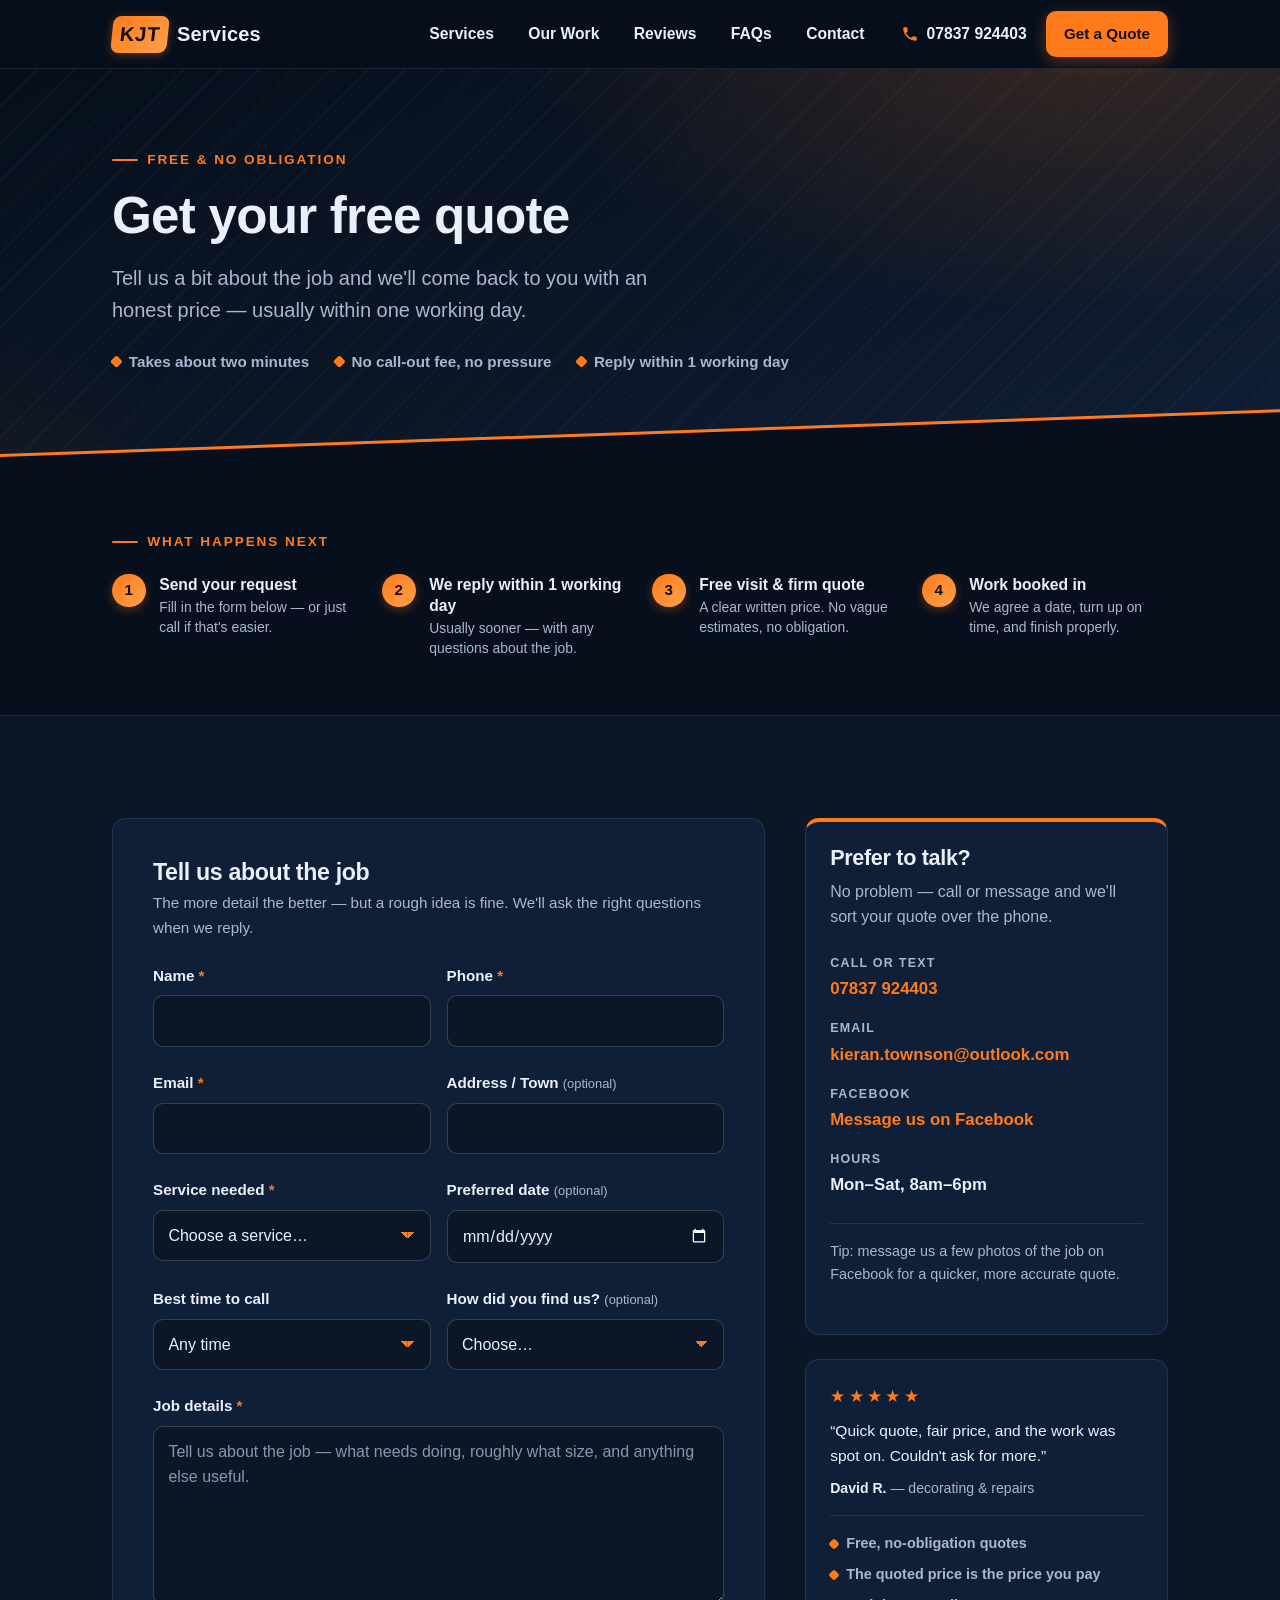
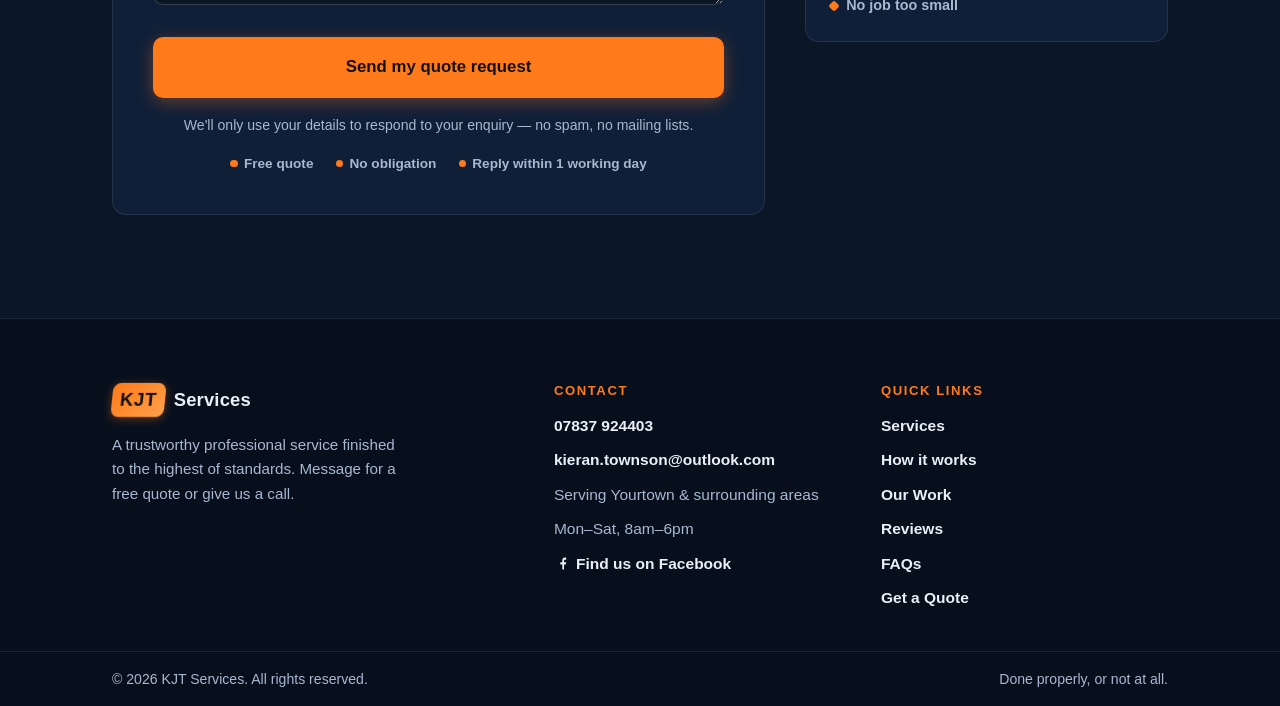
==== quote.html @ d03eb809 "Publish KJT Services website preview Co-Authored-By: Claude Fable 5 <noreply@anthropic.com>" ====
<!DOCTYPE html>
<html lang="en-GB">
<head>
  <meta charset="UTF-8">
<!--
  ============================================================
  KJT SERVICES — QUOTE PAGE (v2)
  The quote form already sends to kieran.townson@outlook.com —
  see the comment above the <form> tag for the one-time
  activation step. Search this file for "EDIT:" to find the
  remaining placeholders (working hours, service list, town,
  response-time promise, og:url).
  ============================================================
-->
  <meta name="viewport" content="width=device-width, initial-scale=1.0">
  <!-- tints the browser chrome to match the dark header -->
  <meta name="theme-color" content="#070f1c">
  <title>Get a Free Quote — KJT Services</title>
  <meta name="description" content="Request a free, no-obligation quote from KJT Services. Tell us about your home improvement or maintenance job and we'll get back to you within one working day.">

  <!-- Open Graph (how this page looks when shared on Facebook etc.) -->
  <meta property="og:type" content="website">
  <meta property="og:site_name" content="KJT Services">
  <meta property="og:title" content="Get a Free Quote — KJT Services">
  <meta property="og:description" content="Tell us about the job and get a free, no-obligation quote back within one working day. Call 07837 924403 or use the two-minute form.">
  <meta property="og:locale" content="en_GB">
  <!-- EDIT: once the site is live, uncomment these two lines and set
       the real web address + share photo (same image as index is fine).
  <meta property="og:url" content="https://www.your-domain.co.uk/quote.html">
  <meta property="og:image" content="https://www.your-domain.co.uk/photos/og-image.jpg">
  -->

  <link rel="icon" href="data:image/svg+xml,%3Csvg xmlns='http://www.w3.org/2000/svg' viewBox='0 0 64 64'%3E%3Crect width='64' height='64' rx='14' fill='%230b1626'/%3E%3Ctext x='32' y='46' font-family='Arial,sans-serif' font-size='40' font-weight='800' text-anchor='middle' fill='%23ff7a1a'%3EK%3C/text%3E%3C/svg%3E">
  <!-- iOS "Add to Home Screen" icon (iOS can't use the SVG favicon) -->
  <link rel="apple-touch-icon" href="apple-touch-icon.png">
  <link rel="stylesheet" href="styles.css">
  <!-- set before first paint so the mobile menu never flashes open -->
  <script>document.documentElement.classList.add("js")</script>

  <!-- EDIT: structured data for Google. Only CONFIRMED facts are
       published live (see the matching note in index.html for the
       address/areaServed/hours lines to add back once they're real). -->
  <script type="application/ld+json">
  {
    "@context": "https://schema.org",
    "@type": "HomeAndConstructionBusiness",
    "name": "KJT Services",
    "description": "Home improvements and property maintenance — a trustworthy professional service finished to the highest of standards. Free, no-obligation quotes.",
    "slogan": "A trustworthy professional service finished to the highest of standards",
    "founder": { "@type": "Person", "name": "Kieran Townson" },
    "telephone": "+447837924403",
    "email": "kieran.townson@outlook.com",
    "sameAs": ["https://www.facebook.com/p/KJT-Services-61572995855785/"],
    "priceRange": "££"
  }
  </script>
</head>
<body>

  <a class="skip-link" href="#main">Skip to content</a>

  <!-- ======================= HEADER / NAV ======================= -->
  <header class="site-header" id="top">
    <div class="container nav-wrap">
      <a class="brand" href="index.html" aria-label="KJT Services — home">
        <span class="brand-mark" aria-hidden="true">KJT</span>
        <span class="brand-name">Services</span>
      </a>

      <div class="nav-actions">
        <a class="header-phone" href="tel:+447837924403">
          <svg class="icon" viewBox="0 0 24 24" aria-hidden="true" focusable="false"><path d="M6.6 10.8a15.5 15.5 0 0 0 6.6 6.6l2.2-2.2a1 1 0 0 1 1-.24 11.4 11.4 0 0 0 3.6.57 1 1 0 0 1 1 1V20a1 1 0 0 1-1 1A17 17 0 0 1 3 4a1 1 0 0 1 1-1h3.5a1 1 0 0 1 1 1 11.4 11.4 0 0 0 .57 3.6 1 1 0 0 1-.25 1z" fill="currentColor"/></svg>
          07837 924403
        </a>
        <a class="btn btn-primary header-cta" href="quote.html" aria-current="page">Get a Quote</a>
        <button class="nav-toggle" type="button" aria-expanded="false" aria-controls="site-nav">
          <span class="nav-toggle-bars" aria-hidden="true"></span>
          <span class="visually-hidden">Open menu</span>
        </button>
      </div>

      <nav class="site-nav" id="site-nav" aria-label="Main navigation">
        <ul>
          <li><a href="index.html#services">Services</a></li>
          <li><a href="index.html#gallery">Our Work</a></li>
          <li><a href="index.html#testimonials">Reviews</a></li>
          <li><a href="index.html#faq">FAQs</a></li>
          <li><a href="index.html#contact">Contact</a></li>
          <li class="nav-cta"><a class="btn btn-primary" href="quote.html" aria-current="page">Get a Quote</a></li>
        </ul>
      </nav>
    </div>
  </header>

  <main id="main">

    <!-- ======================= PAGE INTRO ======================= -->
    <section class="page-hero" aria-labelledby="quote-heading">
      <div class="container">
        <p class="eyebrow">Free &amp; no obligation</p>
        <h1 id="quote-heading">Get your free quote</h1>
        <p class="hero-sub">Tell us a bit about the job and we'll come back to you with an honest price — usually within one working day.</p>
        <ul class="hero-badges" aria-label="What to expect">
          <li>Takes about two minutes</li>
          <li>No call-out fee, no pressure</li>
          <!-- EDIT: guessed response-time promise — adjust if needed -->
          <li>Reply within 1 working day</li>
        </ul>
      </div>
      <div class="hero-slant" aria-hidden="true"></div>
    </section>

    <!-- ======================= WHAT HAPPENS NEXT ======================= -->
    <section class="next-steps" aria-labelledby="next-steps-heading">
      <div class="container">
        <h2 class="next-steps-title" id="next-steps-heading">What happens next</h2>
        <!-- role="list" restores list semantics that Safari/VoiceOver
             drop when list-style is removed -->
        <ol class="next-steps-grid" role="list">
          <li class="next-step">
            <span class="visually-hidden">Step 1:</span>
            <span class="next-num" aria-hidden="true">1</span>
            <span>
              <strong>Send your request</strong>
              <small>Fill in the form below — or just call if that's easier.</small>
            </span>
          </li>
          <li class="next-step">
            <span class="visually-hidden">Step 2:</span>
            <span class="next-num" aria-hidden="true">2</span>
            <span>
              <strong>We reply within 1 working day</strong>
              <!-- EDIT: guessed response-time promise — adjust if needed -->
              <small>Usually sooner — with any questions about the job.</small>
            </span>
          </li>
          <li class="next-step">
            <span class="visually-hidden">Step 3:</span>
            <span class="next-num" aria-hidden="true">3</span>
            <span>
              <strong>Free visit &amp; firm quote</strong>
              <small>A clear written price. No vague estimates, no obligation.</small>
            </span>
          </li>
          <li class="next-step">
            <span class="visually-hidden">Step 4:</span>
            <span class="next-num" aria-hidden="true">4</span>
            <span>
              <strong>Work booked in</strong>
              <small>We agree a date, turn up on time, and finish properly.</small>
            </span>
          </li>
        </ol>
      </div>
    </section>

    <!-- ======================= QUOTE FORM ======================= -->
    <section class="section" aria-label="Quote request form">
      <div class="container quote-layout">

        <div class="quote-form-wrap reveal">
          <h2 class="form-title">Tell us about the job</h2>
          <p class="form-intro">The more detail the better — but a rough idea is fine. We'll ask the right questions when we reply.</p>
          <!--
            ============================================================
            QUOTE FORM — ONE-TIME ACTIVATION STILL NEEDED
            ============================================================
            1. The form below already sends every submission to
                 kieran.townson@outlook.com
               via FormSubmit (formsubmit.co) — a free service, no
               account needed.

            2. The FIRST time someone submits the form, FormSubmit
               emails that address a one-time ACTIVATION link. Click
               it once and every submission after that lands straight
               in the inbox.

               Tip: FormSubmit's activation email also gives you a
               random alias address (like abc123@formsubmit.co). If
               you put that in the action URL instead, the real
               email never appears in the page code.

            3. The hidden fields below are already set up:
                 _subject  — the subject line of the email you get
                 _captcha  — "false" turns off FormSubmit's captcha page
                 _template — "table" formats the email neatly
                 _honey    — an invisible honeypot field that traps
                             spam bots (leave it exactly as is)
            ============================================================
          -->
          <form action="https://formsubmit.co/kieran.townson@outlook.com" method="POST" class="quote-form" id="quote-form">
            <input type="hidden" name="_subject" value="New quote request from the KJT Services website">
            <input type="hidden" name="_captcha" value="false">
            <input type="hidden" name="_template" value="table">
            <input type="text" name="_honey" style="display:none" tabindex="-1" autocomplete="off" aria-hidden="true">

            <div class="form-grid">
              <div class="field">
                <label for="name">Name <span class="req" aria-hidden="true">*</span></label>
                <input type="text" id="name" name="name" autocomplete="name" required>
              </div>

              <div class="field">
                <label for="phone">Phone <span class="req" aria-hidden="true">*</span></label>
                <input type="tel" id="phone" name="phone" autocomplete="tel" required>
              </div>

              <div class="field">
                <label for="email">Email <span class="req" aria-hidden="true">*</span></label>
                <input type="email" id="email" name="email" autocomplete="email" required>
              </div>

              <div class="field">
                <label for="address">Address / Town <span class="optional">(optional)</span></label>
                <input type="text" id="address" name="address" autocomplete="street-address">
              </div>

              <div class="field">
                <label for="service">Service needed <span class="req" aria-hidden="true">*</span></label>
                <!-- EDIT: keep these options in step with the Services section on index.html -->
                <select id="service" name="service" required>
                  <option value="" selected disabled>Choose a service…</option>
                  <option>General home improvements</option>
                  <option>Kitchen fitting / refresh</option>
                  <option>Bathroom fitting / refresh</option>
                  <option>Painting &amp; decorating</option>
                  <option>Carpentry &amp; joinery</option>
                  <option>Plastering &amp; tiling</option>
                  <option>Repairs &amp; maintenance</option>
                  <option>Something else</option>
                </select>
              </div>

              <div class="field">
                <label for="date">Preferred date <span class="optional">(optional)</span></label>
                <input type="date" id="date" name="preferred_date">
              </div>

              <div class="field">
                <label for="best-time">Best time to call</label>
                <select id="best-time" name="best_time_to_call">
                  <option selected>Any time</option>
                  <option>Morning</option>
                  <option>Afternoon</option>
                  <option>Evening (after 5pm)</option>
                </select>
              </div>

              <div class="field">
                <label for="found-us">How did you find us? <span class="optional">(optional)</span></label>
                <select id="found-us" name="how_did_you_find_us">
                  <option value="" selected>Choose…</option>
                  <option>Facebook</option>
                  <option>Recommendation / word of mouth</option>
                  <option>Search engine</option>
                  <option>Somewhere else</option>
                </select>
              </div>

              <div class="field field-full">
                <label for="details">Job details <span class="req" aria-hidden="true">*</span></label>
                <textarea id="details" name="details" rows="6" required
                  placeholder="Tell us about the job — what needs doing, roughly what size, and anything else useful."></textarea>
              </div>
            </div>

            <button type="submit" class="btn btn-primary btn-lg btn-block">Send my quote request</button>
            <p class="form-note">We'll only use your details to respond to your enquiry — no spam, no mailing lists.</p>
            <ul class="form-reassure" aria-label="Reassurance">
              <li>Free quote</li>
              <li>No obligation</li>
              <!-- EDIT: guessed response-time promise — adjust if needed -->
              <li>Reply within 1 working day</li>
            </ul>
          </form>
        </div>

        <!-- ======================= SIDEBAR ======================= -->
        <aside class="quote-aside" aria-label="Other ways to get in touch">

          <div class="talk-card reveal" aria-labelledby="talk-heading">
            <h2 id="talk-heading">Prefer to talk?</h2>
            <p>No problem — call or message and we'll sort your quote over the phone.</p>
            <ul class="talk-list">
              <li>
                <span class="talk-label">Call or text</span>
                <a class="talk-value" href="tel:+447837924403">07837 924403</a>
              </li>
              <li>
                <span class="talk-label">Email</span>
                <a class="talk-value" href="mailto:kieran.townson@outlook.com">kieran.townson@outlook.com</a>
              </li>
              <li>
                <span class="talk-label">Facebook</span>
                <a class="talk-value" href="https://www.facebook.com/p/KJT-Services-61572995855785/" rel="noopener" target="_blank">Message us on Facebook</a>
              </li>
              <li>
                <span class="talk-label">Hours</span>
                <!-- EDIT: replace with your real working hours -->
                <span class="talk-value">Mon–Sat, 8am–6pm</span>
              </li>
            </ul>
            <p class="talk-tip">Tip: message us a few photos of the job on Facebook for a quicker, more accurate quote.</p>
          </div>

          <!-- EDIT: sample review — swap in a real one (match it to a
               genuine Facebook recommendation) or remove this card -->
          <div class="trust-mini reveal" aria-label="Recent customer review">
            <div class="stars" role="img" aria-label="Rated 5 out of 5 stars"><span aria-hidden="true">★★★★★</span></div>
            <blockquote>
              <p>“Quick quote, fair price, and the work was spot on. Couldn't ask for more.”</p>
              <footer><cite>David R.</cite> — decorating &amp; repairs</footer>
            </blockquote>
            <ul class="trust-mini-list">
              <li>Free, no-obligation quotes</li>
              <li>The quoted price is the price you pay</li>
              <li>No job too small</li>
            </ul>
          </div>

        </aside>

      </div>
    </section>

  </main>

  <!-- ======================= FOOTER ======================= -->
  <footer class="site-footer" id="contact">
    <div class="container footer-grid">
      <div class="footer-col">
        <p class="brand footer-brand"><span class="brand-mark" aria-hidden="true">KJT</span> <span class="brand-name">Services</span></p>
        <p class="footer-blurb">A trustworthy professional service finished to the highest of standards. Message for a free quote or give us a call.</p>
      </div>

      <div class="footer-col">
        <h2 class="footer-heading">Contact</h2>
        <ul class="footer-list">
          <li>
            <a href="tel:+447837924403">07837 924403</a>
          </li>
          <li>
            <a href="mailto:kieran.townson@outlook.com">kieran.townson@outlook.com</a>
          </li>
          <li>
            <!-- EDIT: replace with your real town / service area -->
            Serving Yourtown &amp; surrounding areas
          </li>
          <li>
            <!-- EDIT: replace with your real working hours -->
            Mon–Sat, 8am–6pm
          </li>
          <li>
            <a href="https://www.facebook.com/p/KJT-Services-61572995855785/" rel="noopener" target="_blank">
              <svg class="icon" viewBox="0 0 24 24" aria-hidden="true" focusable="false"><path d="M13.5 21v-7h2.4l.4-3h-2.8V9.1c0-.9.3-1.5 1.6-1.5h1.3V4.9c-.2 0-1-.1-1.9-.1-1.9 0-3.3 1.2-3.3 3.4V11H8.5v3h2.7v7z" fill="currentColor"/></svg>
              Find us on Facebook
            </a>
          </li>
        </ul>
      </div>

      <div class="footer-col">
        <h2 class="footer-heading">Quick links</h2>
        <ul class="footer-list">
          <li><a href="index.html#services">Services</a></li>
          <li><a href="index.html#how">How it works</a></li>
          <li><a href="index.html#gallery">Our Work</a></li>
          <li><a href="index.html#testimonials">Reviews</a></li>
          <li><a href="index.html#faq">FAQs</a></li>
          <li><a href="quote.html">Get a Quote</a></li>
        </ul>
      </div>
    </div>

    <div class="footer-bottom">
      <div class="container">
        <p>&copy; 2026 KJT Services. All rights reserved.</p>
        <p>Done properly, or not at all.</p>
      </div>
    </div>
  </footer>

  <!-- back to top: a plain anchor, so it still works without JS;
       script.js only handles fading it in after you scroll -->
  <a class="back-to-top" href="#top" aria-label="Back to top">
    <svg viewBox="0 0 24 24" aria-hidden="true" focusable="false"><path d="M12 19V5M5.5 11.5 12 5l6.5 6.5" fill="none" stroke="currentColor" stroke-width="2.5" stroke-linecap="round" stroke-linejoin="round"/></svg>
  </a>

  <script src="script.js" defer></script>
</body>
</html>
---- styles.css ----
/* ============================================================
   KJT SERVICES — shared stylesheet (index.html + quote.html)
   v2 — deep navy base / safety-orange accent / conversion-first.
   System font stack, no external assets — works fully offline.
   ============================================================ */

/* ---------- Design tokens ---------- */
:root {
  color-scheme: dark; /* dark UA scrollbars, select popups, autofill */
  --navy-950: #070f1c;
  --navy-900: #0b1626;
  --navy-800: #101f38;
  --navy-700: #16294a;
  --line:      rgba(255, 255, 255, 0.09);
  --line-soft: rgba(255, 255, 255, 0.16);

  --orange:       #ff7a1a;
  --orange-light: #ffa14b;
  --orange-hover: #ff9142;
  --orange-soft:  rgba(255, 122, 26, 0.14);
  --orange-line:  rgba(255, 122, 26, 0.45);
  --grad-accent:  linear-gradient(135deg, #ff7a1a, #ffa14b);

  --text:      #eaf0f9;
  --text-mute: #a8b8cf;
  --text-on-orange: #14100a;

  --font: -apple-system, BlinkMacSystemFont, "Segoe UI", Roboto,
          Helvetica, Arial, sans-serif;

  /* spacing scale */
  --s-1: 0.25rem;
  --s-2: 0.5rem;
  --s-3: 1rem;
  --s-4: 1.5rem;
  --s-5: 2.5rem;
  --s-6: 4rem;
  --s-7: 6rem;

  --radius: 14px;
  --radius-sm: 10px;
  --shadow: 0 10px 30px rgba(0, 0, 0, 0.35);
  --shadow-sm: 0 4px 14px rgba(0, 0, 0, 0.28);
  --header-h: 4.25rem;
}

/* ---------- Reset / base ---------- */
*,
*::before,
*::after { box-sizing: border-box; margin: 0; padding: 0; }

html {
  scroll-behavior: smooth;
  scroll-padding-top: calc(var(--header-h) + 1rem);
  /* matches the header/footer colour so iOS rubber-band overscroll
     doesn't reveal a lighter band at either end of the page */
  background: var(--navy-950);
  scrollbar-color: var(--navy-700) var(--navy-950);
}

@media (prefers-reduced-motion: reduce) {
  html { scroll-behavior: auto; }
  *, *::before, *::after {
    animation-duration: 0.01ms !important;
    transition-duration: 0.01ms !important;
  }
  /* neutralise every hover/active transform so nothing jumps */
  .btn:hover, .btn:active, .card:hover, .tile-btn:hover, .tile-btn:active,
  .testimonial:hover, .benefit:hover, .step:hover, .chip:hover,
  .lightbox-close:hover, .back-to-top:hover,
  .link-more:hover .arrow,
  .card:hover .card-cta .arrow { transform: none !important; }
}

html, body { overflow-x: clip; }

body {
  font-family: var(--font);
  font-size: 1rem;
  line-height: 1.6;
  color: var(--text);
  background: var(--navy-900);
  -webkit-font-smoothing: antialiased;
}

img, svg { max-width: 100%; height: auto; display: block; }

a { color: var(--orange); text-decoration: none; }
@media (hover: hover) {
  a:hover { text-decoration: underline; }
}

/* suppress iOS's grey tap-flash rectangle on custom controls — the
   :active and :focus-visible styles provide the pressed feedback */
a, button, summary, input, textarea, select {
  -webkit-tap-highlight-color: transparent;
}

ul, ol { list-style: none; }

h1, h2, h3 { line-height: 1.15; letter-spacing: -0.015em; font-weight: 800; }

.icon { width: 1.15em; height: 1.15em; display: inline-block; vertical-align: -0.2em; }

:focus-visible {
  outline: 3px solid var(--orange);
  outline-offset: 3px;
  border-radius: 4px;
}

.visually-hidden {
  position: absolute; width: 1px; height: 1px;
  margin: -1px; padding: 0; overflow: hidden;
  clip: rect(0 0 0 0); white-space: nowrap; border: 0;
}

.skip-link {
  position: absolute; left: 0.75rem; top: -3.5rem; z-index: 200;
  padding: 0.6rem 1rem; background: var(--orange);
  color: var(--text-on-orange); font-weight: 700;
  border-radius: 0 0 var(--radius-sm) var(--radius-sm);
  transition: top 0.2s ease;
}
.skip-link:focus { top: 0; text-decoration: none; }

.container {
  width: 100%;
  max-width: 1120px;
  margin-inline: auto;
  padding-inline: clamp(1.1rem, 4vw, 2rem);
}

/* ---------- Buttons ---------- */
.btn {
  display: inline-flex; align-items: center; justify-content: center;
  gap: 0.5rem;
  padding: 0.7rem 1.35rem;
  border: 2px solid transparent;
  border-radius: var(--radius-sm);
  font: inherit; font-weight: 700;
  cursor: pointer; text-decoration: none;
  transition: transform 0.18s ease, background 0.18s ease,
              border-color 0.18s ease, box-shadow 0.18s ease,
              color 0.18s ease;
}
@media (hover: hover) {
  .btn:hover { text-decoration: none; transform: translateY(-2px); }
}
.btn:active { transform: translateY(0); }

.btn-primary {
  background: var(--orange);
  color: var(--text-on-orange);
  box-shadow: 0 4px 16px rgba(255, 122, 26, 0.35);
}
@media (hover: hover) {
  .btn-primary:hover { background: var(--orange-hover); box-shadow: 0 6px 22px rgba(255, 122, 26, 0.45); }
}

.btn-ghost {
  background: transparent;
  color: var(--text);
  border-color: rgba(255, 255, 255, 0.3);
}
@media (hover: hover) {
  .btn-ghost:hover { border-color: var(--orange); color: var(--orange); }
}

.btn-dark {
  background: var(--navy-900);
  color: #fff;
  box-shadow: 0 4px 16px rgba(0, 0, 0, 0.3);
}
@media (hover: hover) {
  .btn-dark:hover { background: var(--navy-950); }
}

/* dark-outline button for use ON the orange CTA band */
.btn-ghost-dark {
  background: transparent;
  color: var(--text-on-orange);
  border-color: rgba(10, 8, 4, 0.45);
}
@media (hover: hover) {
  .btn-ghost-dark:hover { border-color: var(--navy-950); background: rgba(10, 8, 4, 0.08); }
}

.btn-lg { padding: 0.95rem 1.9rem; font-size: 1.05rem; }
.btn-block { width: 100%; }

/* ---------- Header / nav ---------- */
.site-header {
  position: sticky; top: 0; z-index: 100;
  background: rgba(7, 15, 28, 0.92);
  -webkit-backdrop-filter: blur(8px); /* Safari < 18 */
  backdrop-filter: blur(8px);
  border-bottom: 1px solid var(--line);
  transition: box-shadow 0.25s ease;
}
.site-header.scrolled { box-shadow: 0 6px 24px rgba(0, 0, 0, 0.45); }

.nav-wrap {
  display: flex; align-items: center; justify-content: space-between;
  gap: var(--s-3);
  min-height: var(--header-h);
  position: relative;
}

.brand {
  display: inline-flex; align-items: center; gap: 0.55rem;
  font-size: 1.25rem; font-weight: 800; color: var(--text);
}
.brand:hover { text-decoration: none; }

.brand-mark {
  display: inline-grid; place-items: center;
  padding: 0.15rem 0.5rem;
  background: var(--grad-accent);
  color: var(--text-on-orange);
  border-radius: 8px;
  letter-spacing: 0.04em;
  transform: skewX(-6deg);
  box-shadow: 0 2px 10px rgba(255, 122, 26, 0.35);
}
.brand-name { letter-spacing: 0.01em; }

.nav-toggle {
  display: none;
  align-items: center; justify-content: center;
  min-width: 44px; min-height: 44px;
  background: none;
  border: 1px solid var(--line);
  cursor: pointer;
  padding: 0.7rem;
  border-radius: var(--radius-sm);
}
.nav-toggle-bars,
.nav-toggle-bars::before,
.nav-toggle-bars::after {
  content: ""; display: block;
  width: 26px; height: 3px;
  background: var(--text);
  border-radius: 2px;
  transition: transform 0.25s ease, opacity 0.25s ease;
}
.nav-toggle-bars { position: relative; }
.nav-toggle-bars::before { position: absolute; top: -8px; }
.nav-toggle-bars::after  { position: absolute; top: 8px; }

.nav-open .nav-toggle-bars { background: transparent; }
.nav-open .nav-toggle-bars::before { transform: translateY(8px) rotate(45deg); }
.nav-open .nav-toggle-bars::after  { transform: translateY(-8px) rotate(-45deg); }

/* Windows High Contrast strips author backgrounds, which would blank
   the hamburger bars and the selects' CSS-drawn dropdown arrow */
@media (forced-colors: active) {
  .nav-toggle-bars,
  .nav-toggle-bars::before,
  .nav-toggle-bars::after { background: ButtonText; }
  .nav-open .nav-toggle-bars { background: transparent; }
  .field select { appearance: auto; background-image: none; padding-right: 0.9rem; }
}

.site-nav ul {
  display: flex; align-items: center;
  gap: clamp(0.1rem, 1.5vw, 0.75rem);
}
.site-nav a:not(.btn) {
  display: block;
  padding: 0.5rem 0.7rem;
  color: var(--text);
  font-weight: 600;
  font-size: 0.98rem;
  border-radius: var(--radius-sm);
  transition: color 0.18s ease;
}
.site-nav a:not(.btn):hover { color: var(--orange); text-decoration: none; }

.nav-actions { display: flex; align-items: center; gap: 0.6rem; }

/* Compact "Get a Quote" that is ALWAYS visible in the header — beside
   the hamburger on mobile, at the end of the nav row on desktop — so
   the main call-to-action is never hidden inside a menu. */
.header-cta { padding: 0.55rem 1rem; font-size: 0.95rem; white-space: nowrap; }

/* desktop-only phone link in the header (extra conversion path) */
.header-phone {
  display: none;
  align-items: center; gap: 0.45rem;
  color: var(--text); font-weight: 700; font-size: 0.98rem;
  padding: 0.45rem 0.6rem; border-radius: var(--radius-sm);
  white-space: nowrap;
}
.header-phone:hover { color: var(--orange); text-decoration: none; }
.header-phone .icon { color: var(--orange); }

/* very narrow phones (320-400px): the full brand + CTA + hamburger row
   is wider than the viewport, and overflow-x:clip would push the menu
   button off-screen unopenable — shrink the row so it always fits */
@media (max-width: 399.98px) {
  .brand-name { display: none; } /* the KJT mark + aria-label carry the brand */
  .nav-wrap { gap: 0.5rem; }
  .nav-actions { gap: 0.4rem; }
  .header-cta { padding: 0.55rem 0.8rem; }
}

/* Desktop nav layout: brand | links | phone + CTA */
@media (min-width: 880px) {
  .site-nav { order: 2; margin-left: auto; }
  .nav-actions { order: 3; }
  .nav-cta { display: none; }           /* the header CTA covers it */
}
@media (min-width: 1060px) {
  .header-phone { display: inline-flex; }
}

/* Mobile nav (hamburger) — collapses under 880px so the five nav
   links plus the always-visible CTA never crowd the header row.
   The "js" class is added by script.js; without JS the menu simply
   stays visible (stacked) so nothing is ever unreachable. */
@media (max-width: 879.98px) {
  .js .nav-toggle { display: inline-flex; }

  .js .site-nav {
    position: absolute;
    top: 100%; left: 0; right: 0;
    background: var(--navy-950);
    border-bottom: 1px solid var(--line);
    box-shadow: var(--shadow);
    display: none;
    /* short landscape viewports: the open menu sits inside the sticky
       header and can't scroll with the page — scroll it internally
       rather than clipping its last items off-screen */
    max-height: calc(100vh - var(--header-h));
    max-height: calc(100dvh - var(--header-h));
    overflow-y: auto;
  }
  .js .nav-open .site-nav { display: block; }

  .site-nav ul {
    flex-direction: column; align-items: stretch;
    gap: 0.25rem;
    padding: var(--s-3) clamp(1.1rem, 4vw, 2rem) var(--s-4);
  }
  .site-nav a:not(.btn) { padding: 0.85rem 0.75rem; font-size: 1.05rem; }
  .nav-cta { margin: 0.5rem 0 0; }
  .nav-cta .btn { width: 100%; }

  /* no-JS fallback: stacked menu below the brand row */
  html:not(.js) .nav-wrap { flex-wrap: wrap; }
  html:not(.js) .site-nav { width: 100%; }
}

/* ---------- Hero ---------- */
.hero,
.page-hero {
  position: relative;
  background:
    radial-gradient(60rem 30rem at 85% -10%, rgba(255, 122, 26, 0.18), transparent 60%),
    radial-gradient(40rem 24rem at -10% 110%, rgba(255, 122, 26, 0.07), transparent 55%),
    linear-gradient(160deg, var(--navy-950) 0%, var(--navy-900) 55%, var(--navy-800) 100%);
  overflow: hidden;
}
.hero::before,
.page-hero::before {
  content: "";
  position: absolute; inset: 0;
  background: repeating-linear-gradient(
    135deg,
    rgba(255, 255, 255, 0.028) 0 2px,
    transparent 2px 26px
  );
  pointer-events: none;
}

.hero-inner {
  position: relative;
  display: grid;
  gap: var(--s-5);
  padding-block: clamp(3.5rem, 9vw, 6.5rem) clamp(5rem, 11vw, 8.5rem);
  align-items: center;
}
@media (min-width: 960px) {
  .hero-inner { grid-template-columns: minmax(0, 1.15fr) minmax(0, 0.85fr); gap: var(--s-6); }
}

.eyebrow {
  display: flex; align-items: center; gap: 0.6rem;
  color: var(--orange);
  font-weight: 700;
  font-size: 0.85rem;
  letter-spacing: 0.14em;
  text-transform: uppercase;
  margin-bottom: var(--s-3);
}
.eyebrow::before {
  content: "";
  width: 1.6rem; height: 2px;
  background: var(--orange);
  border-radius: 2px;
  flex: none;
}

.hero h1 {
  font-size: clamp(2.1rem, 5.6vw, 3.9rem);
  max-width: 18ch;
  margin-bottom: var(--s-4);
}
.hero h1 em {
  font-style: normal;
  color: var(--orange);
}

.hero-sub {
  font-size: clamp(1.05rem, 2vw, 1.25rem);
  color: var(--text-mute);
  max-width: 52ch;
  margin-bottom: var(--s-5);
}

.hero-actions {
  display: flex; flex-wrap: wrap; gap: var(--s-3);
  margin-bottom: var(--s-5);
}

.hero-badges {
  display: flex; flex-wrap: wrap;
  gap: 0.6rem 1.6rem;
  color: var(--text-mute);
  font-weight: 600;
  font-size: 0.95rem;
}
.hero-badges li { display: flex; align-items: center; gap: 0.5rem; }
.hero-badges li::before {
  content: "";
  width: 0.55rem; height: 0.55rem;
  background: var(--orange);
  border-radius: 2px;
  transform: rotate(45deg);
  flex: none;
}

/* hero trust card — the "reason to believe" panel beside the headline */
.hero-card {
  position: relative;
  background: rgba(16, 31, 56, 0.78);
  border: 1px solid var(--line-soft);
  border-radius: var(--radius);
  padding: clamp(1.25rem, 3vw, 1.9rem);
  box-shadow: var(--shadow);
  -webkit-backdrop-filter: blur(6px); /* Safari < 18 */
  backdrop-filter: blur(6px);
}
.hero-card::before {
  content: "";
  position: absolute; top: 0; left: 0; right: 0;
  height: 4px;
  background: linear-gradient(90deg, var(--orange), transparent 75%);
  border-radius: var(--radius) var(--radius) 0 0;
}

.hero-card-rating {
  display: flex; align-items: center; gap: 0.75rem;
  padding-bottom: var(--s-3);
  margin-bottom: var(--s-3);
  border-bottom: 1px solid var(--line);
}
.hero-card-rating .stars span { font-size: 1.15rem; }
.hero-card-rating strong { display: block; font-size: 1rem; }
.hero-card-rating small { color: var(--text-mute); font-size: 0.85rem; }

.hero-card-list { display: grid; gap: 0.8rem; }
.hero-card-list li {
  display: flex; gap: 0.7rem; align-items: flex-start;
  font-size: 0.97rem;
}
.hero-card-list .check {
  flex: none;
  width: 1.35rem; height: 1.35rem;
  margin-top: 0.15rem;
  display: grid; place-items: center;
  background: var(--orange-soft);
  color: var(--orange);
  border-radius: 50%;
}
.hero-card-list .check svg { width: 0.8rem; height: 0.8rem; }
.hero-card-list strong { display: block; }
.hero-card-list small { color: var(--text-mute); font-size: 0.88rem; line-height: 1.45; display: block; }

.hero-card-note {
  margin-top: var(--s-3);
  padding-top: var(--s-3);
  border-top: 1px solid var(--line);
  color: var(--text-mute);
  font-size: 0.88rem;
}
.hero-card-note a { font-weight: 700; }

/* diagonal bottom edge on hero */
.hero-slant {
  position: absolute;
  left: -5%; right: -5%; bottom: -1px;
  height: clamp(2.5rem, 6vw, 4.5rem);
  background: var(--navy-900);
  transform: skewY(-2deg);
  transform-origin: bottom right;
  border-top: 3px solid var(--orange);
}
/* the stats strip sits straight after the hero, so match its colour */
.hero .hero-slant { background: var(--navy-950); }

/* quote-page hero (shorter) */
.page-hero .container { position: relative; padding-block: clamp(3rem, 7vw, 5rem) clamp(4.5rem, 9vw, 6.5rem); }
.page-hero h1 { font-size: clamp(2rem, 5vw, 3.2rem); margin-bottom: var(--s-3); }
.page-hero .hero-sub { margin-bottom: 0; }
.page-hero .hero-badges { margin-top: var(--s-4); }
.page-hero .hero-slant { background: var(--navy-950); }

/* ---------- Stats / trust strip ---------- */
.stats-strip {
  background: var(--navy-950);
  border-bottom: 1px solid var(--line);
}
.stats-grid {
  display: grid;
  grid-template-columns: repeat(2, 1fr);
  gap: var(--s-4) var(--s-3);
  padding-block: clamp(1.8rem, 4vw, 2.8rem);
}
@media (min-width: 720px) { .stats-grid { grid-template-columns: repeat(4, 1fr); } }

.stat { text-align: center; position: relative; }
@media (min-width: 720px) {
  .stat + .stat::before {
    content: "";
    position: absolute; left: 0; top: 15%; bottom: 15%;
    width: 1px; background: var(--line);
  }
}
.stat-num {
  display: block;
  font-size: clamp(1.8rem, 4vw, 2.5rem);
  font-weight: 800;
  line-height: 1.15;
  letter-spacing: -0.02em;
  color: var(--orange);
}
.stat-label {
  display: block;
  color: var(--text-mute);
  font-weight: 600;
  font-size: 0.92rem;
}

/* ---------- Sections ---------- */
.section { padding-block: clamp(3.75rem, 8vw, 6.5rem); }
.section-alt {
  background: var(--navy-800);
  border-top: 1px solid var(--line);
  border-bottom: 1px solid var(--line);
}
.section-deep { background: var(--navy-950); border-top: 1px solid var(--line); border-bottom: 1px solid var(--line); }

.section-title {
  font-size: clamp(1.7rem, 4vw, 2.6rem);
  margin-bottom: var(--s-3);
  max-width: 26ch;
}
.section-lead {
  color: var(--text-mute);
  max-width: 56ch;
  margin-bottom: var(--s-5);
  font-size: 1.05rem;
}

/* section header row with an optional action link on the right */
.section-head { display: flex; align-items: flex-end; justify-content: space-between; gap: var(--s-4); flex-wrap: wrap; }
.section-head .section-lead { margin-bottom: 0; }
.section-head-copy { max-width: 40rem; }
.section-head + * { margin-top: var(--s-5); }

.link-more {
  font-weight: 700;
  display: inline-flex; align-items: center; gap: 0.4rem;
  white-space: nowrap;
}
.link-more .arrow { transition: transform 0.18s ease; }
@media (hover: hover) {
  .link-more:hover .arrow { transform: translateX(4px); }
}

/* ---------- Service cards ---------- */
.card-grid {
  display: grid;
  grid-template-columns: repeat(auto-fit, minmax(17rem, 1fr));
  gap: var(--s-4);
}

.card {
  position: relative;
  background: var(--navy-800);
  border: 1px solid var(--line);
  border-radius: var(--radius);
  padding: var(--s-4);
  overflow: hidden;
  display: flex; flex-direction: column;
  transition: transform 0.22s ease, border-color 0.22s ease, box-shadow 0.22s ease;
}
.card::before {
  content: "";
  position: absolute; top: 0; left: 0;
  width: 3rem; height: 4px;
  background: var(--grad-accent);
  border-radius: 0 0 4px 0;
  transition: width 0.3s ease;
}
@media (hover: hover) {
  .card:hover {
    transform: translateY(-5px);
    border-color: var(--orange-line);
    box-shadow: var(--shadow);
  }
  .card:hover::before { width: 100%; }
}

.card-icon {
  width: 3.4rem; height: 3.4rem;
  display: grid; place-items: center;
  background: var(--orange-soft);
  color: var(--orange);
  border-radius: var(--radius-sm);
  margin-bottom: var(--s-3);
  transition: background 0.22s ease, color 0.22s ease;
}
.card-icon svg { width: 2rem; height: 2rem; }
@media (hover: hover) {
  .card:hover .card-icon { background: var(--orange); color: var(--text-on-orange); }
}

.card h3 { font-size: 1.2rem; margin-bottom: var(--s-2); }
.card p { color: var(--text-mute); font-size: 0.97rem; flex: 1; }

.card-cta {
  margin-top: var(--s-2);
  font-weight: 700;
  font-size: 0.92rem;
  display: inline-flex; align-items: center; gap: 0.4rem;
  /* pad the tap target to ~44px tall without changing the visual
     rhythm — the negative margin re-absorbs the added height */
  padding: 0.65rem 0.5rem 0.65rem 0;
  margin-bottom: -0.65rem;
}
.card-cta .arrow { transition: transform 0.18s ease; }
@media (hover: hover) {
  .card:hover .card-cta .arrow { transform: translateX(4px); }
}

.services-note {
  margin-top: var(--s-5);
  color: var(--text-mute);
  font-weight: 600;
}

/* ---------- "How it works" steps ---------- */
.steps {
  display: grid;
  gap: var(--s-4);
}
@media (min-width: 800px) { .steps { grid-template-columns: repeat(4, 1fr); } }

.step {
  position: relative;
  background: var(--navy-800);
  border: 1px solid var(--line);
  border-radius: var(--radius);
  padding: var(--s-4);
  transition: transform 0.22s ease, border-color 0.22s ease;
}
@media (hover: hover) {
  .step:hover { transform: translateY(-4px); border-color: var(--orange-line); }
}

/* dashed connector between steps on desktop */
@media (min-width: 800px) {
  .step:not(:last-child)::after {
    content: "";
    position: absolute;
    top: calc(var(--s-4) + 1.3rem);
    right: calc(-1 * var(--s-4));
    width: var(--s-4);
    border-top: 2px dashed rgba(255, 122, 26, 0.4);
  }
}

.step-num {
  width: 2.6rem; height: 2.6rem;
  display: grid; place-items: center;
  background: var(--grad-accent);
  color: var(--text-on-orange);
  font-weight: 800;
  font-size: 1.1rem;
  border-radius: 50%;
  margin-bottom: var(--s-3);
  box-shadow: 0 4px 14px rgba(255, 122, 26, 0.35);
}
.step h3 { font-size: 1.1rem; margin-bottom: var(--s-2); }
.step p { color: var(--text-mute); font-size: 0.95rem; }

/* ---------- Gallery ---------- */
.gallery-grid {
  display: grid;
  grid-template-columns: repeat(3, 1fr);
  gap: var(--s-4);
}
@media (max-width: 899.98px) { .gallery-grid { grid-template-columns: repeat(2, 1fr); } }
@media (max-width: 559.98px) { .gallery-grid { grid-template-columns: 1fr; } }

.tile { margin: 0; }

.tile-btn {
  display: block; width: 100%;
  padding: 0; border: 1px solid var(--line);
  border-radius: var(--radius);
  overflow: hidden;
  cursor: zoom-in;
  background: var(--navy-900);
  transition: transform 0.22s ease, border-color 0.22s ease, box-shadow 0.22s ease;
}
@media (hover: hover) {
  .tile-btn:hover {
    transform: translateY(-4px) scale(1.01);
    border-color: rgba(255, 122, 26, 0.5);
    box-shadow: var(--shadow);
  }
}
.tile-btn:active { transform: scale(0.98); }
.tile-btn svg, .tile-btn img {
  width: 100%; height: auto;
  aspect-ratio: 4 / 3;
  object-fit: cover;
  display: block;
}

/* two-line caption: bold job title + one-line detail */
.tile figcaption {
  margin-top: 0.7rem;
  font-size: 0.95rem;
  display: grid;
  grid-template-columns: auto 1fr;
  column-gap: 0.5rem;
  align-items: baseline;
}
.tile figcaption::before {
  content: "";
  width: 1.1rem; height: 3px;
  background: var(--orange);
  border-radius: 2px;
  align-self: center;
}
.tile-title { font-weight: 700; color: var(--text); grid-column: 2; }
.tile-sub {
  grid-column: 2;
  color: var(--text-mute);
  font-size: 0.88rem;
  line-height: 1.45;
}

/* ---------- Lightbox (created by script.js) ---------- */
.lightbox {
  position: fixed; inset: 0; z-index: 300;
  display: flex; align-items: center; justify-content: center;
  padding: var(--s-4);
  background: rgba(4, 9, 18, 0.88);
  -webkit-backdrop-filter: blur(4px); /* Safari < 18 */
  backdrop-filter: blur(4px);
  /* swipes that start on the overlay must not scroll the page under it */
  overscroll-behavior: contain;
}
.lightbox[hidden] { display: none; }

.lightbox-inner {
  position: relative;
  width: min(46rem, 100%);
  background: var(--navy-800);
  border: 1px solid var(--line);
  border-radius: var(--radius);
  box-shadow: var(--shadow);
  overflow: hidden;
  /* short viewports (landscape phones, high zoom): never let the
     dialog outgrow the screen — cap it and scroll inside if needed */
  max-height: calc(100vh - 3rem);
  max-height: calc(100dvh - 3rem);
  overflow-y: auto;
}
.lightbox-inner svg, .lightbox-inner img {
  width: 100%; height: auto; display: block;
  max-height: calc(100vh - 12rem);
  max-height: calc(100dvh - 12rem);
  object-fit: contain;
}

.lightbox-caption {
  padding: var(--s-3) var(--s-4);
  border-top: 3px solid var(--orange);
}
.lightbox-caption strong { display: block; font-size: 1.05rem; }
.lightbox-caption .lightbox-sub {
  display: block;
  color: var(--text-mute);
  font-size: 0.92rem;
  font-weight: 500;
}

.lightbox-close {
  position: absolute; top: 0.6rem; right: 0.6rem;
  width: 2.6rem; height: 2.6rem;
  display: grid; place-items: center;
  border: 0; border-radius: 50%;
  background: rgba(7, 15, 28, 0.75);
  color: #fff; font-size: 1.4rem; line-height: 1;
  cursor: pointer;
  transition: background 0.18s ease, transform 0.18s ease;
}
@media (hover: hover) {
  .lightbox-close:hover { background: var(--orange); color: var(--text-on-orange); transform: rotate(90deg); }
}

/* ---------- "Why choose KJT" benefits ---------- */
.benefit-grid {
  display: grid;
  gap: var(--s-3);
}
@media (min-width: 640px) { .benefit-grid { grid-template-columns: repeat(2, 1fr); } }
@media (min-width: 980px) { .benefit-grid { grid-template-columns: repeat(3, 1fr); } }

.benefit {
  display: flex; gap: 0.9rem; align-items: flex-start;
  background: var(--navy-800);
  border: 1px solid var(--line);
  border-radius: var(--radius-sm);
  padding: 1.1rem 1.15rem;
  transition: transform 0.22s ease, border-color 0.22s ease;
}
@media (hover: hover) {
  .benefit:hover { transform: translateY(-3px); border-color: var(--orange-line); }
}

.benefit-icon {
  flex: none;
  width: 2.3rem; height: 2.3rem;
  display: grid; place-items: center;
  background: var(--orange-soft);
  color: var(--orange);
  border-radius: 9px;
}
.benefit-icon svg { width: 1.3rem; height: 1.3rem; }

.benefit h3 { font-size: 1.02rem; margin-bottom: 0.25rem; }
.benefit p { color: var(--text-mute); font-size: 0.92rem; line-height: 1.5; }

/* ---------- Testimonials ---------- */
.testimonial-grid {
  display: grid;
  grid-template-columns: repeat(auto-fit, minmax(16.5rem, 1fr));
  gap: var(--s-4);
}

.testimonial {
  background: var(--navy-800);
  border: 1px solid var(--line);
  border-radius: var(--radius);
  padding: var(--s-4);
  display: flex; flex-direction: column;
  gap: var(--s-3);
  transition: transform 0.22s ease, border-color 0.22s ease;
}
@media (hover: hover) {
  .testimonial:hover { transform: translateY(-4px); border-color: rgba(255, 122, 26, 0.4); }
}

.t-head { display: flex; align-items: center; gap: 0.8rem; }

/* initial-avatar circle — pure CSS, no images needed */
.t-avatar {
  flex: none;
  width: 2.9rem; height: 2.9rem;
  display: grid; place-items: center;
  background: var(--grad-accent);
  color: var(--text-on-orange);
  font-weight: 800;
  letter-spacing: 0.03em;
  border-radius: 50%;
  box-shadow: 0 3px 10px rgba(255, 122, 26, 0.3);
}

.t-id cite { font-style: normal; font-weight: 700; color: var(--text); display: block; }

.t-tag {
  display: inline-block;
  margin-top: 0.15rem;
  padding: 0.12rem 0.6rem;
  background: var(--orange-soft);
  color: var(--orange);
  font-size: 0.72rem;
  font-weight: 700;
  letter-spacing: 0.07em;
  text-transform: uppercase;
  border-radius: 999px;
}

.stars span { color: var(--orange); letter-spacing: 0.2em; font-size: 1.05rem; }

.testimonial p { color: var(--text); font-size: 1rem; flex: 1; }

.testimonial-foot {
  margin-top: var(--s-4);
  color: var(--text-mute);
  font-weight: 600;
}

/* ---------- Service area ---------- */
.area-inner {
  display: grid;
  gap: var(--s-5);
  align-items: center;
}
@media (min-width: 900px) { .area-inner { grid-template-columns: minmax(0, 1.2fr) minmax(0, 0.8fr); } }

.area-chips {
  display: flex; flex-wrap: wrap;
  gap: 0.6rem;
  margin-bottom: var(--s-4);
}
.chip {
  display: inline-flex; align-items: center; gap: 0.45rem;
  padding: 0.42rem 0.95rem;
  background: var(--navy-800);
  border: 1px solid var(--line-soft);
  border-radius: 999px;
  color: var(--text);
  font-weight: 600;
  font-size: 0.92rem;
  transition: transform 0.18s ease, border-color 0.18s ease;
}
.chip::before {
  content: "";
  width: 0.5rem; height: 0.5rem;
  background: var(--orange);
  border-radius: 50%;
  flex: none;
}
@media (hover: hover) {
  .chip:hover { transform: translateY(-2px); border-color: var(--orange-line); }
}
.chip-home { border-color: var(--orange-line); background: var(--orange-soft); }

.area-note { color: var(--text-mute); font-size: 0.95rem; max-width: 46ch; }
.area-note a { font-weight: 700; }

.area-map {
  justify-self: center;
  width: min(22rem, 100%);
}

/* ---------- FAQ (native details/summary — works without JS) ---------- */
.faq-list { max-width: 50rem; display: grid; gap: 0.75rem; }

.faq {
  background: var(--navy-800);
  border: 1px solid var(--line);
  border-radius: var(--radius-sm);
  overflow: hidden;
  transition: border-color 0.2s ease;
}
.faq[open] { border-color: var(--orange-line); }

.faq summary {
  list-style: none;
  display: flex; align-items: center; justify-content: space-between;
  gap: var(--s-3);
  padding: 1rem 1.2rem;
  font-weight: 700;
  font-size: 1.02rem;
  cursor: pointer;
  transition: color 0.18s ease;
}
.faq summary::-webkit-details-marker { display: none; }
.faq summary::after {
  content: "+"; /* fallback: Safari <17.4 / Firefox <128 drop the alt-text form */
  /* the "/ ''" marks it decorative so screen readers don't read "plus" */
  content: "+" / "";
  flex: none;
  color: var(--orange);
  font-size: 1.6rem;
  font-weight: 600;
  line-height: 1;
  transition: transform 0.2s ease;
}
.faq[open] summary { color: var(--orange); }
.faq[open] summary::after { transform: rotate(45deg); }
.faq summary:hover { color: var(--orange); }
/* inset ring: .faq's overflow:hidden clips the default outside outline */
.faq summary:focus-visible { outline-offset: -3px; border-radius: var(--radius-sm); }

.faq-a {
  padding: 0 1.2rem 1.15rem;
  color: var(--text-mute);
  font-size: 0.97rem;
}
.faq-a a { font-weight: 700; }

/* ---------- Owner sign-off (why-choose section) ---------- */
.why-signoff {
  margin-top: var(--s-5);
  max-width: 46ch;
  font-size: 1.15rem;
  font-weight: 600;
  color: var(--text);
}
.why-signoff-name {
  display: block;
  margin-top: var(--s-2);
  color: var(--orange);
  font-size: 0.95rem;
  font-weight: 700;
}

/* ---------- CTA band ---------- */
.cta-band {
  position: relative;
  background: var(--orange);
  color: var(--text-on-orange);
  overflow: hidden;
}
.cta-band::before {
  content: "";
  position: absolute; inset: 0;
  background: repeating-linear-gradient(
    135deg,
    rgba(10, 8, 4, 0.06) 0 14px,
    transparent 14px 34px
  );
  pointer-events: none;
}

.cta-inner {
  position: relative;
  display: flex; align-items: center; justify-content: space-between;
  flex-wrap: wrap; gap: var(--s-4);
  padding-block: clamp(2.5rem, 6vw, 4rem);
}
.cta-inner h2 { font-size: clamp(1.6rem, 3.6vw, 2.4rem); margin-bottom: var(--s-2); }
.cta-inner p { font-weight: 600; max-width: 48ch; }
.cta-actions { display: flex; flex-wrap: wrap; gap: var(--s-3); }

/* the default orange focus ring would vanish on the orange band */
.cta-band :focus-visible { outline-color: var(--navy-950); }

/* ---------- Quote page: "what happens next" strip ---------- */
.next-steps {
  background: var(--navy-950);
  border-bottom: 1px solid var(--line);
  padding-block: clamp(2.25rem, 5vw, 3.5rem);
}
.next-steps-title {
  font-size: 0.85rem;
  font-weight: 700;
  letter-spacing: 0.14em;
  text-transform: uppercase;
  color: var(--orange);
  margin-bottom: var(--s-4);
  display: flex; align-items: center; gap: 0.6rem;
}
.next-steps-title::before {
  content: "";
  width: 1.6rem; height: 2px;
  background: var(--orange);
  border-radius: 2px;
  flex: none;
}
.next-steps-grid { display: grid; gap: var(--s-4); }
@media (min-width: 760px) { .next-steps-grid { grid-template-columns: repeat(4, 1fr); } }

.next-step { display: flex; gap: 0.85rem; align-items: flex-start; position: relative; }
.next-num {
  flex: none;
  width: 2.1rem; height: 2.1rem;
  display: grid; place-items: center;
  background: var(--grad-accent);
  color: var(--text-on-orange);
  font-weight: 800;
  font-size: 0.95rem;
  border-radius: 50%;
  box-shadow: 0 3px 10px rgba(255, 122, 26, 0.3);
}
.next-step strong { display: block; font-size: 0.98rem; line-height: 1.35; margin-bottom: 0.15rem; }
.next-step small { color: var(--text-mute); font-size: 0.87rem; line-height: 1.45; display: block; }

/* ---------- Quote page layout ---------- */
.quote-layout {
  display: grid;
  grid-template-columns: minmax(0, 1.8fr) minmax(0, 1fr);
  gap: var(--s-5);
  align-items: start;
}
@media (max-width: 899.98px) { .quote-layout { grid-template-columns: 1fr; } }

.quote-form-wrap {
  background: var(--navy-800);
  border: 1px solid var(--line);
  border-radius: var(--radius);
  padding: clamp(1.4rem, 3.5vw, 2.5rem);
}

.form-title { font-size: 1.45rem; margin-bottom: 0.35rem; }
.form-intro { color: var(--text-mute); font-size: 0.95rem; margin-bottom: var(--s-4); }

.form-grid {
  display: grid;
  grid-template-columns: 1fr 1fr;
  gap: var(--s-4) var(--s-3);
  margin-bottom: var(--s-4);
}
@media (max-width: 639.98px) { .form-grid { grid-template-columns: 1fr; } }
.field-full { grid-column: 1 / -1; }

.field label {
  display: block;
  font-weight: 700;
  font-size: 0.95rem;
  margin-bottom: 0.45rem;
}
.req { color: var(--orange); }
.optional { color: var(--text-mute); font-weight: 500; font-size: 0.85em; }

.field input,
.field select,
.field textarea {
  width: 100%;
  padding: 0.75rem 0.9rem;
  font: inherit;
  color: var(--text);
  background: var(--navy-900);
  border: 1px solid rgba(255, 255, 255, 0.18);
  border-radius: var(--radius-sm);
  transition: border-color 0.18s ease, box-shadow 0.18s ease;
}
.field textarea { resize: vertical; min-height: 8rem; }

.field select {
  appearance: none;
  background-image:
    linear-gradient(45deg, transparent 50%, var(--orange) 50%),
    linear-gradient(135deg, var(--orange) 50%, transparent 50%);
  background-position:
    calc(100% - 1.35rem) 50%,
    calc(100% - 0.95rem) 50%;
  background-size: 0.42rem 0.42rem;
  background-repeat: no-repeat;
  padding-right: 2.6rem;
}

.field input:focus,
.field select:focus,
.field textarea:focus {
  /* transparent (not none) so Windows High Contrast repaints it and
     keyboard users there can still see which field has focus */
  outline: 3px solid transparent;
  outline-offset: -1px;
  border-color: var(--orange);
  box-shadow: 0 0 0 3px var(--orange-soft);
}

.field input::placeholder,
.field textarea::placeholder {
  color: rgba(168, 184, 207, 0.8);
  opacity: 1; /* Firefox dims placeholders by default — keep parity */
}

/* WebKit AutoFill paints pale yellow over the dark inputs — repaint it
   (background-color is ignored on autofilled fields; the huge inset
   box-shadow is the standard workaround) */
.field input:-webkit-autofill,
.field input:-webkit-autofill:hover,
.field textarea:-webkit-autofill,
.field select:-webkit-autofill {
  -webkit-text-fill-color: var(--text);
  box-shadow: inset 0 0 0 1000px var(--navy-900);
  caret-color: var(--text);
}
.field input:-webkit-autofill:focus,
.field textarea:-webkit-autofill:focus,
.field select:-webkit-autofill:focus {
  -webkit-text-fill-color: var(--text);
  box-shadow: inset 0 0 0 1000px var(--navy-900), 0 0 0 3px var(--orange-soft);
  caret-color: var(--text);
  border-color: var(--orange);
}

/* date field: make the native picker icon visible on dark bg */
.field input[type="date"] { color-scheme: dark; }

.form-note {
  margin-top: var(--s-3);
  color: var(--text-mute);
  font-size: 0.88rem;
  text-align: center;
}
.form-reassure {
  display: flex; flex-wrap: wrap; justify-content: center;
  gap: 0.4rem 1.4rem;
  margin-top: var(--s-3);
  color: var(--text-mute);
  font-size: 0.85rem;
  font-weight: 600;
}
.form-reassure li { display: flex; align-items: center; gap: 0.4rem; }
.form-reassure li::before {
  content: "";
  width: 0.45rem; height: 0.45rem;
  background: var(--orange);
  border-radius: 50%;
  flex: none;
}

/* ---------- Quote page sidebar ---------- */
.quote-aside {
  display: grid;
  gap: var(--s-4);
  position: sticky;
  top: calc(var(--header-h) + 1rem);
}
@media (max-width: 899.98px) { .quote-aside { position: static; } }
/* short viewports (landscape tablets, small laptops): a pinned sidebar
   taller than the screen can never show its lower half — let it flow */
@media (max-height: 820px) {
  .quote-aside { position: static; }
}

.talk-card {
  background: var(--navy-800);
  border: 1px solid var(--line);
  border-top: 4px solid var(--orange);
  border-radius: var(--radius);
  padding: var(--s-4);
}
.talk-card h2 { font-size: 1.35rem; margin-bottom: var(--s-2); }
.talk-card > p { color: var(--text-mute); margin-bottom: var(--s-4); }

.talk-list { display: grid; gap: var(--s-3); }
.talk-list li { display: grid; gap: 0.15rem; }

.talk-label {
  font-size: 0.78rem;
  font-weight: 700;
  text-transform: uppercase;
  letter-spacing: 0.1em;
  color: var(--text-mute);
}
.talk-value { font-weight: 700; font-size: 1.05rem; color: var(--text); overflow-wrap: anywhere; }
a.talk-value { color: var(--orange); }

.talk-tip {
  margin-top: var(--s-4);
  padding-top: var(--s-3);
  border-top: 1px solid var(--line);
  color: var(--text-mute);
  font-size: 0.9rem;
}

/* small proof card under the talk card */
.trust-mini {
  background: var(--navy-800);
  border: 1px solid var(--line);
  border-radius: var(--radius);
  padding: var(--s-4);
}
.trust-mini .stars { margin-bottom: var(--s-2); }
.trust-mini blockquote p {
  font-size: 0.97rem;
  color: var(--text);
  margin-bottom: var(--s-2);
}
.trust-mini blockquote footer { color: var(--text-mute); font-size: 0.88rem; }
.trust-mini cite { font-style: normal; font-weight: 700; color: var(--text); }
.trust-mini-list {
  margin-top: var(--s-3);
  padding-top: var(--s-3);
  border-top: 1px solid var(--line);
  display: grid; gap: 0.5rem;
  color: var(--text-mute);
  font-size: 0.9rem;
  font-weight: 600;
}
.trust-mini-list li { display: flex; align-items: center; gap: 0.5rem; }
.trust-mini-list li::before {
  content: "";
  width: 0.5rem; height: 0.5rem;
  background: var(--orange);
  border-radius: 2px;
  transform: rotate(45deg);
  flex: none;
}

/* ---------- Footer ---------- */
.site-footer {
  background: var(--navy-950);
  border-top: 1px solid var(--line);
}

.footer-grid {
  display: grid;
  grid-template-columns: 1.4fr 1fr 1fr;
  gap: var(--s-5);
  padding-block: var(--s-6) var(--s-5);
}
@media (max-width: 719.98px) {
  .footer-grid { grid-template-columns: 1fr; gap: var(--s-4); }
}

.footer-brand { font-size: 1.15rem; margin-bottom: var(--s-3); }
.footer-blurb { color: var(--text-mute); max-width: 34ch; font-size: 0.95rem; margin-bottom: var(--s-3); }

.footer-cta { margin-top: var(--s-2); }

.footer-heading {
  font-size: 0.82rem;
  font-weight: 700;
  text-transform: uppercase;
  letter-spacing: 0.12em;
  color: var(--orange);
  margin-bottom: var(--s-3);
}

.footer-list { display: grid; gap: 0.6rem; color: var(--text-mute); font-size: 0.97rem; }
.footer-list a { color: var(--text); font-weight: 600; overflow-wrap: anywhere; }
.footer-list a:hover { color: var(--orange); }

.footer-bottom {
  border-top: 1px solid var(--line);
  padding-block: var(--s-3);
  color: var(--text-mute);
  font-size: 0.88rem;
}
.footer-bottom .container { display: flex; flex-wrap: wrap; gap: 0.5rem 1.5rem; justify-content: space-between; }

/* ---------- Back to top ----------
   Plain anchor to #top, so it works with JS disabled too; script.js
   merely fades it in once the visitor has scrolled down a little. */
.back-to-top {
  position: fixed;
  right: 1rem; bottom: 1rem;
  z-index: 90;
  width: 3rem; height: 3rem;
  display: grid; place-items: center;
  background: var(--navy-800);
  color: var(--orange);
  border: 1px solid var(--line-soft);
  border-radius: 50%;
  box-shadow: var(--shadow-sm);
  transition: transform 0.18s ease, background 0.18s ease,
              color 0.18s ease, opacity 0.25s ease, visibility 0.25s ease;
}
@media (hover: hover) {
  .back-to-top:hover {
    background: var(--orange);
    color: var(--text-on-orange);
    transform: translateY(-3px);
    text-decoration: none;
  }
}
.back-to-top svg { width: 1.2rem; height: 1.2rem; }

.js .back-to-top { opacity: 0; visibility: hidden; }
.js .back-to-top.is-visible { opacity: 1; visibility: visible; }

/* below 900px the quote page is single-column, so its full-width submit
   button runs under the floating circle — hide the button there */
@media (max-width: 899.98px) {
  .back-to-top { display: none; }
}

/* ---------- Scroll reveal (JS adds .revealed; no-JS = always visible) ---------- */
@media (prefers-reduced-motion: no-preference) {
  .js .reveal { opacity: 0; }
  .js .reveal.revealed {
    opacity: 1;
    /* one-shot animation with backwards fill only, so hover transforms
       aren't locked afterwards; staggered per grid via --reveal-delay
       (set by script.js) */
    animation: reveal-rise 0.6s ease backwards;
    animation-delay: var(--reveal-delay, 0s);
  }
  @keyframes reveal-rise {
    from { opacity: 0; transform: translateY(18px); }
    to   { opacity: 1; transform: none; }
  }
}

/* ---------- Print ---------- */
@media print {
  .site-header, .back-to-top, .skip-link, .hero-slant, .cta-band,
  .tile-btn svg, .area-map, .lightbox { display: none !important; }
  html, body { background: #fff !important; }
  /* browsers strip backgrounds by default when printing — without this
     the light-on-dark text would print near-white on white paper */
  body * {
    color: #000 !important;
    background: transparent !important;
    box-shadow: none !important;
    text-shadow: none !important;
  }
  /* the scroll-reveal would otherwise print below-the-fold content as
     blank space (opacity stays 0 until scrolled into view) */
  .js .reveal { opacity: 1 !important; animation: none !important; transform: none !important; }
  a { text-decoration: underline; }
  .field input, .field select, .field textarea { border: 1px solid #000 !important; }
}
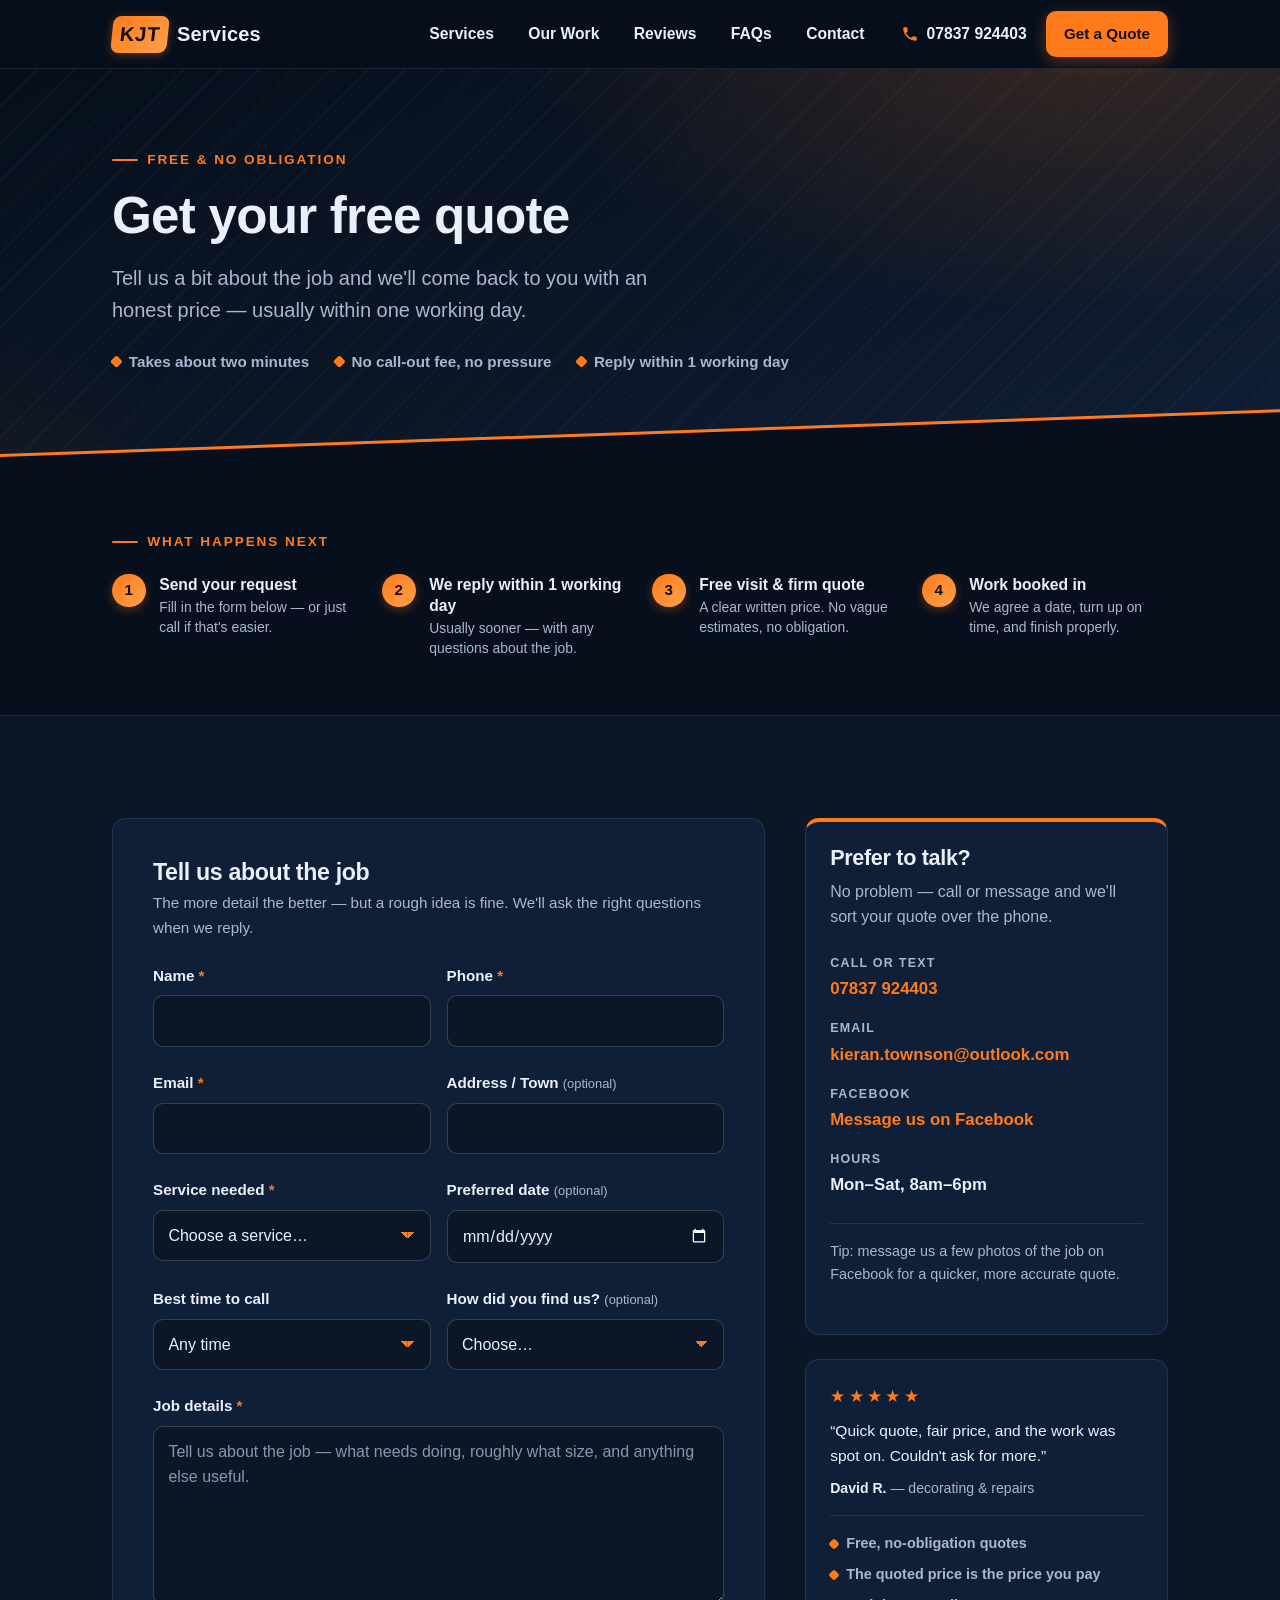
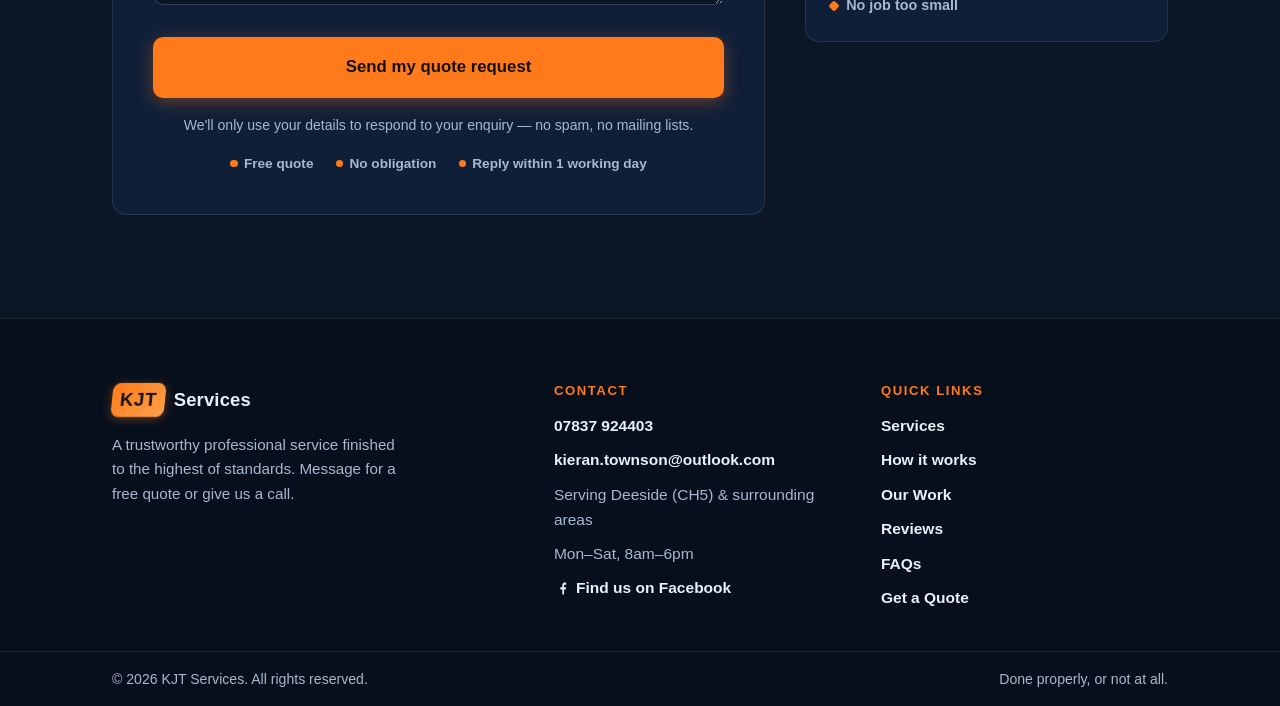
==== commit 59271004: "Set real service area: Deeside (CH5) & surrounding towns Co-Authored-By: Claude Fable 5 <noreply@ant" ====
--- a/quote.html
+++ b/quote.html
@@ -8,7 +8,7 @@
   The quote form already sends to kieran.townson@outlook.com —
   see the comment above the <form> tag for the one-time
   activation step. Search this file for "EDIT:" to find the
-  remaining placeholders (working hours, service list, town,
+  remaining placeholders (working hours, service list,
   response-time promise, og:url).
   ============================================================
 -->
@@ -45,12 +45,14 @@
     "@context": "https://schema.org",
     "@type": "HomeAndConstructionBusiness",
     "name": "KJT Services",
-    "description": "Home improvements and property maintenance — a trustworthy professional service finished to the highest of standards. Free, no-obligation quotes.",
+    "description": "Home improvements and property maintenance in Deeside (CH5) and surrounding areas — a trustworthy professional service finished to the highest of standards. Free, no-obligation quotes.",
     "slogan": "A trustworthy professional service finished to the highest of standards",
     "founder": { "@type": "Person", "name": "Kieran Townson" },
     "telephone": "+447837924403",
     "email": "kieran.townson@outlook.com",
     "sameAs": ["https://www.facebook.com/p/KJT-Services-61572995855785/"],
+    "address": { "@type": "PostalAddress", "addressLocality": "Deeside", "addressCountry": "GB" },
+    "areaServed": "Deeside (CH5) and surrounding areas",
     "priceRange": "££"
   }
   </script>
@@ -343,8 +345,7 @@
             <a href="mailto:kieran.townson@outlook.com">kieran.townson@outlook.com</a>
           </li>
           <li>
-            <!-- EDIT: replace with your real town / service area -->
-            Serving Yourtown &amp; surrounding areas
+            Serving Deeside (CH5) &amp; surrounding areas
           </li>
           <li>
             <!-- EDIT: replace with your real working hours -->
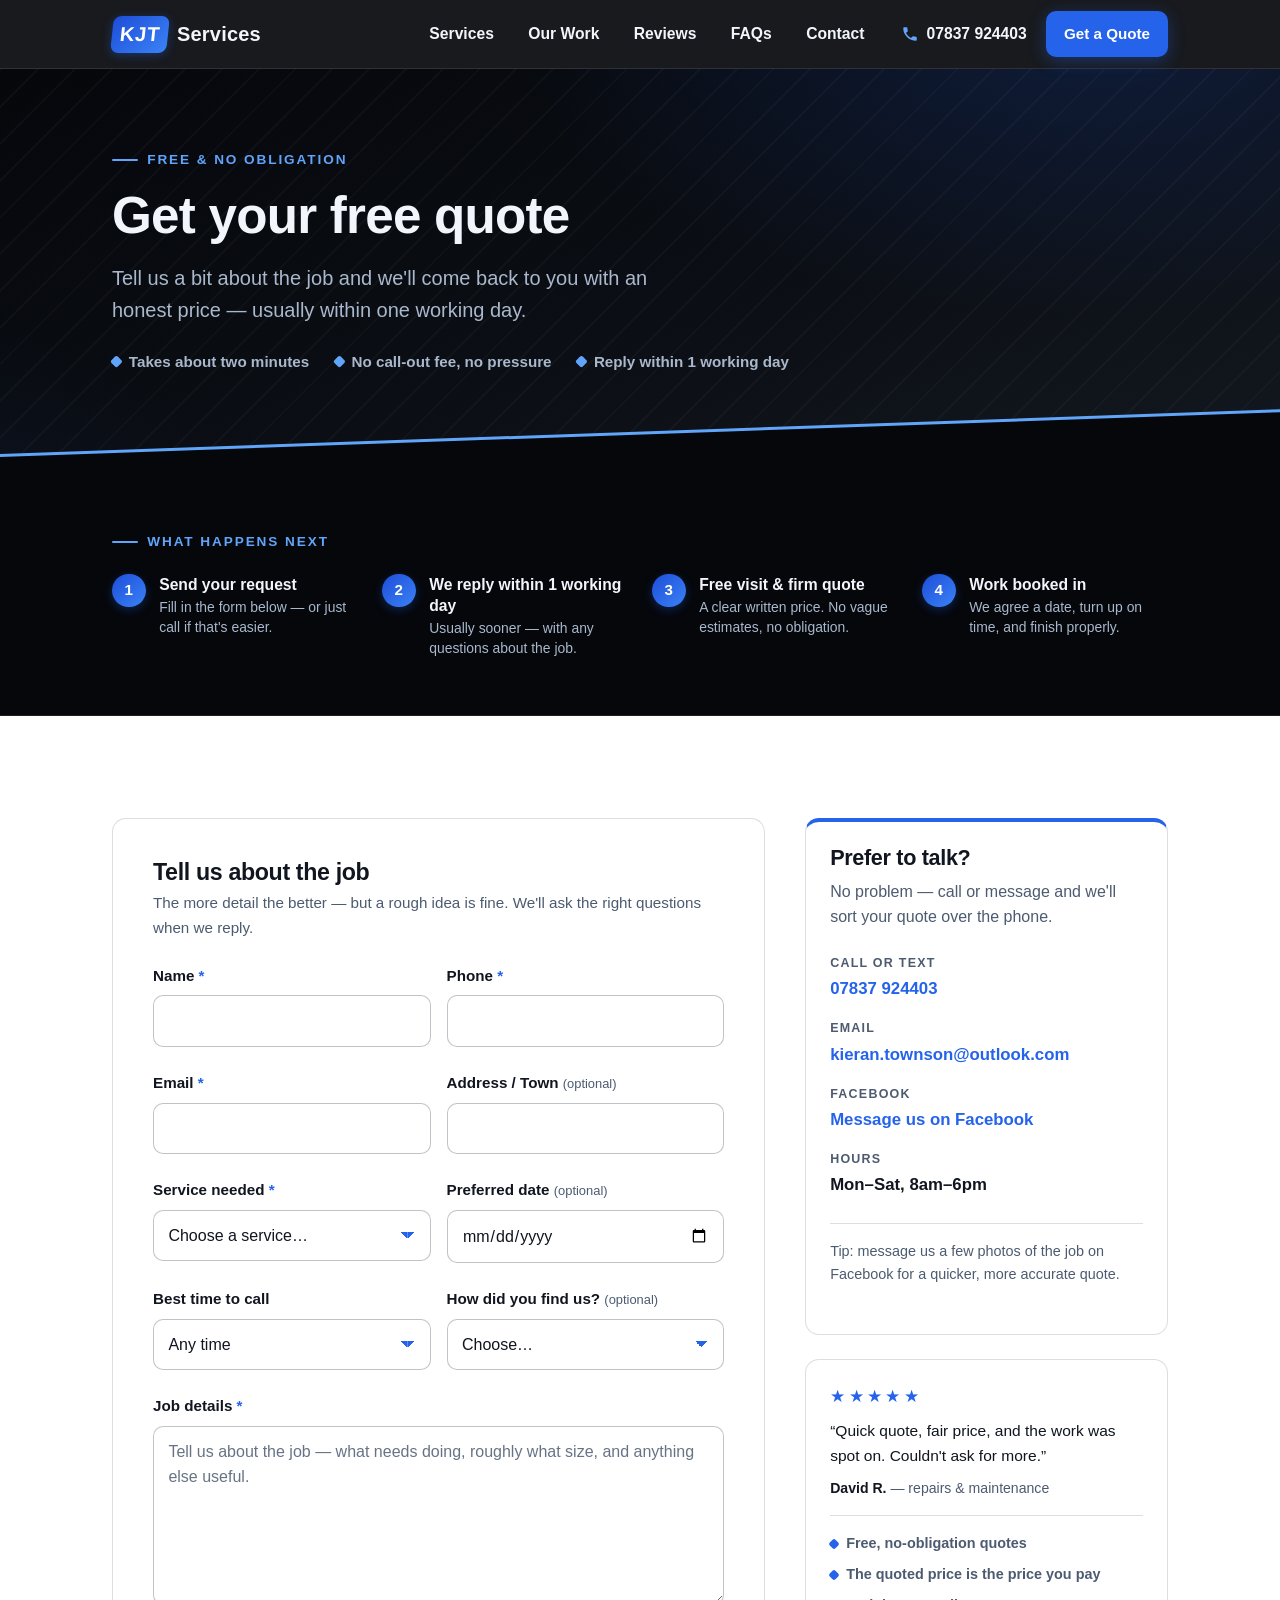
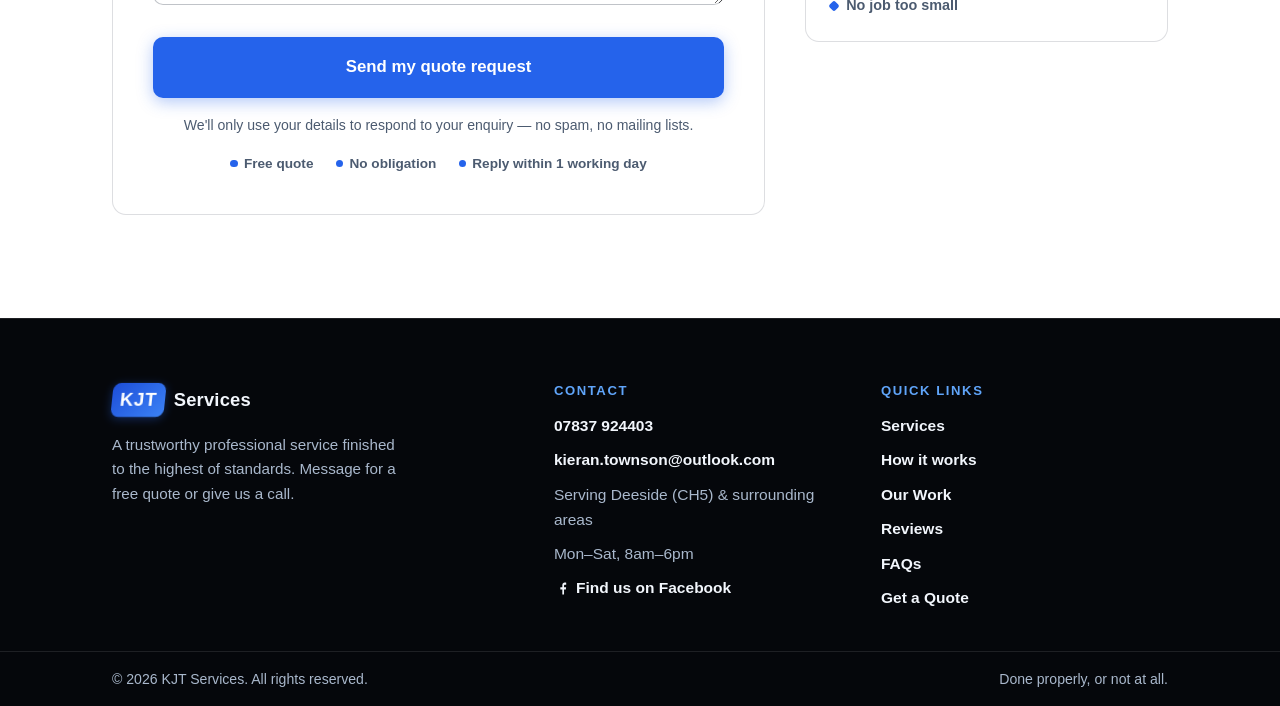
==== commit bc95df40: "Re-theme to white/black/blue; remove painting & decorating service Co-Authored-By: Claude Fable 5 <n" ====
--- a/quote.html
+++ b/quote.html
@@ -14,7 +14,7 @@
 -->
   <meta name="viewport" content="width=device-width, initial-scale=1.0">
   <!-- tints the browser chrome to match the dark header -->
-  <meta name="theme-color" content="#070f1c">
+  <meta name="theme-color" content="#05070b">
   <title>Get a Free Quote — KJT Services</title>
   <meta name="description" content="Request a free, no-obligation quote from KJT Services. Tell us about your home improvement or maintenance job and we'll get back to you within one working day.">
 
@@ -30,7 +30,7 @@
   <meta property="og:image" content="https://www.your-domain.co.uk/photos/og-image.jpg">
   -->
 
-  <link rel="icon" href="data:image/svg+xml,%3Csvg xmlns='http://www.w3.org/2000/svg' viewBox='0 0 64 64'%3E%3Crect width='64' height='64' rx='14' fill='%230b1626'/%3E%3Ctext x='32' y='46' font-family='Arial,sans-serif' font-size='40' font-weight='800' text-anchor='middle' fill='%23ff7a1a'%3EK%3C/text%3E%3C/svg%3E">
+  <link rel="icon" href="data:image/svg+xml,%3Csvg xmlns='http://www.w3.org/2000/svg' viewBox='0 0 64 64'%3E%3Crect width='64' height='64' rx='14' fill='%23070b12'/%3E%3Ctext x='32' y='46' font-family='Arial,sans-serif' font-size='40' font-weight='800' text-anchor='middle' fill='%2360a5fa'%3EK%3C/text%3E%3C/svg%3E">
   <!-- iOS "Add to Home Screen" icon (iOS can't use the SVG favicon) -->
   <link rel="apple-touch-icon" href="apple-touch-icon.png">
   <link rel="stylesheet" href="styles.css">
@@ -225,7 +225,6 @@
                   <option>General home improvements</option>
                   <option>Kitchen fitting / refresh</option>
                   <option>Bathroom fitting / refresh</option>
-                  <option>Painting &amp; decorating</option>
                   <option>Carpentry &amp; joinery</option>
                   <option>Plastering &amp; tiling</option>
                   <option>Repairs &amp; maintenance</option>
@@ -311,7 +310,7 @@
             <div class="stars" role="img" aria-label="Rated 5 out of 5 stars"><span aria-hidden="true">★★★★★</span></div>
             <blockquote>
               <p>“Quick quote, fair price, and the work was spot on. Couldn't ask for more.”</p>
-              <footer><cite>David R.</cite> — decorating &amp; repairs</footer>
+              <footer><cite>David R.</cite> — repairs &amp; maintenance</footer>
             </blockquote>
             <ul class="trust-mini-list">
               <li>Free, no-obligation quotes</li>
--- a/styles.css
+++ b/styles.css
@@ -1,29 +1,40 @@
 /* ============================================================
    KJT SERVICES — shared stylesheet (index.html + quote.html)
-   v2 — deep navy base / safety-orange accent / conversion-first.
+   v3 — white base / blue-black bands / blue accent.
    System font stack, no external assets — works fully offline.
    ============================================================ */
 
 /* ---------- Design tokens ---------- */
 :root {
-  color-scheme: dark; /* dark UA scrollbars, select popups, autofill */
-  --navy-950: #070f1c;
-  --navy-900: #0b1626;
-  --navy-800: #101f38;
-  --navy-700: #16294a;
-  --line:      rgba(255, 255, 255, 0.09);
-  --line-soft: rgba(255, 255, 255, 0.16);
-
-  --orange:       #ff7a1a;
-  --orange-light: #ffa14b;
-  --orange-hover: #ff9142;
-  --orange-soft:  rgba(255, 122, 26, 0.14);
-  --orange-line:  rgba(255, 122, 26, 0.45);
-  --grad-accent:  linear-gradient(135deg, #ff7a1a, #ffa14b);
-
-  --text:      #eaf0f9;
-  --text-mute: #a8b8cf;
-  --text-on-orange: #14100a;
+  color-scheme: light;
+  /* blacks (blue-tinted) — used by the dark bands: header, hero,
+     stats strip, "what happens next", footer, lightbox */
+  --navy-950: #05070b;
+  --navy-900: #0b0e14;
+  --navy-800: #131820;
+  --navy-700: #1e2634;
+  /* whites — page and card surfaces */
+  --paper:      #ffffff;
+  --paper-alt:  #f2f5f9;
+  --paper-deep: #e9edf4;
+  --card:       #ffffff;
+  --line:      rgba(15, 25, 45, 0.14);
+  --line-soft: rgba(15, 25, 45, 0.26);
+
+  --blue:       #2563eb;
+  --blue-light: #60a5fa;
+  --blue-hover: #1d4ed8;
+  --blue-soft:  rgba(37, 99, 235, 0.12);
+  --blue-line:  rgba(37, 99, 235, 0.45);
+  --grad-accent:  linear-gradient(135deg, #1d4ed8, #3b82f6);
+  /* fixed strong blue for filled controls — deliberately NOT
+     re-declared inside the dark bands, so buttons stay identical */
+  --accent-solid: #2563eb;
+  --accent-solid-hover: #1d4ed8;
+
+  --text:      #10151f;
+  --text-mute: #4c5b70;
+  --text-on-blue: #ffffff;
 
   --font: -apple-system, BlinkMacSystemFont, "Segoe UI", Roboto,
           Helvetica, Arial, sans-serif;
@@ -39,8 +50,8 @@
 
   --radius: 14px;
   --radius-sm: 10px;
-  --shadow: 0 10px 30px rgba(0, 0, 0, 0.35);
-  --shadow-sm: 0 4px 14px rgba(0, 0, 0, 0.28);
+  --shadow: 0 10px 30px rgba(20, 35, 70, 0.14);
+  --shadow-sm: 0 4px 14px rgba(20, 35, 70, 0.1);
   --header-h: 4.25rem;
 }
 
@@ -55,7 +66,7 @@
   /* matches the header/footer colour so iOS rubber-band overscroll
      doesn't reveal a lighter band at either end of the page */
   background: var(--navy-950);
-  scrollbar-color: var(--navy-700) var(--navy-950);
+  scrollbar-color: #a9bad2 var(--paper-alt);
 }
 
 @media (prefers-reduced-motion: reduce) {
@@ -79,13 +90,29 @@
   font-size: 1rem;
   line-height: 1.6;
   color: var(--text);
-  background: var(--navy-900);
+  background: var(--paper);
   -webkit-font-smoothing: antialiased;
 }
 
+/* The dark bands keep the black treatment. Everything inside them
+   re-themes automatically through these scoped token overrides —
+   components only ever read the tokens, never raw colours. */
+.site-header, .hero, .page-hero, .stats-strip,
+.next-steps, .site-footer, .lightbox {
+  --text: #f2f6fc;
+  --text-mute: #a9b8cc;
+  --line: rgba(255, 255, 255, 0.1);
+  --line-soft: rgba(255, 255, 255, 0.22);
+  --blue: #60a5fa;      /* lighter accent for AA contrast on black */
+  --blue-soft: rgba(96, 165, 250, 0.16);
+  --blue-line: rgba(96, 165, 250, 0.5);
+  --card: var(--navy-800);
+  color: var(--text);
+}
+
 img, svg { max-width: 100%; height: auto; display: block; }
 
-a { color: var(--orange); text-decoration: none; }
+a { color: var(--blue); text-decoration: none; }
 @media (hover: hover) {
   a:hover { text-decoration: underline; }
 }
@@ -103,7 +130,7 @@
 .icon { width: 1.15em; height: 1.15em; display: inline-block; vertical-align: -0.2em; }
 
 :focus-visible {
-  outline: 3px solid var(--orange);
+  outline: 3px solid var(--blue);
   outline-offset: 3px;
   border-radius: 4px;
 }
@@ -116,8 +143,8 @@
 
 .skip-link {
   position: absolute; left: 0.75rem; top: -3.5rem; z-index: 200;
-  padding: 0.6rem 1rem; background: var(--orange);
-  color: var(--text-on-orange); font-weight: 700;
+  padding: 0.6rem 1rem; background: var(--blue);
+  color: var(--text-on-blue); font-weight: 700;
   border-radius: 0 0 var(--radius-sm) var(--radius-sm);
   transition: top 0.2s ease;
 }
@@ -149,21 +176,21 @@
 .btn:active { transform: translateY(0); }
 
 .btn-primary {
-  background: var(--orange);
-  color: var(--text-on-orange);
-  box-shadow: 0 4px 16px rgba(255, 122, 26, 0.35);
-}
-@media (hover: hover) {
-  .btn-primary:hover { background: var(--orange-hover); box-shadow: 0 6px 22px rgba(255, 122, 26, 0.45); }
+  background: var(--accent-solid);
+  color: var(--text-on-blue);
+  box-shadow: 0 4px 16px rgba(37, 99, 235, 0.35);
+}
+@media (hover: hover) {
+  .btn-primary:hover { background: var(--accent-solid-hover); box-shadow: 0 6px 22px rgba(37, 99, 235, 0.45); }
 }
 
 .btn-ghost {
   background: transparent;
   color: var(--text);
-  border-color: rgba(255, 255, 255, 0.3);
-}
-@media (hover: hover) {
-  .btn-ghost:hover { border-color: var(--orange); color: var(--orange); }
+  border-color: var(--line-soft);
+}
+@media (hover: hover) {
+  .btn-ghost:hover { border-color: var(--blue); color: var(--blue); }
 }
 
 .btn-dark {
@@ -175,14 +202,14 @@
   .btn-dark:hover { background: var(--navy-950); }
 }
 
-/* dark-outline button for use ON the orange CTA band */
+/* white-outline button for use ON the blue CTA band */
 .btn-ghost-dark {
   background: transparent;
-  color: var(--text-on-orange);
-  border-color: rgba(10, 8, 4, 0.45);
-}
-@media (hover: hover) {
-  .btn-ghost-dark:hover { border-color: var(--navy-950); background: rgba(10, 8, 4, 0.08); }
+  color: var(--text-on-blue);
+  border-color: rgba(255, 255, 255, 0.55);
+}
+@media (hover: hover) {
+  .btn-ghost-dark:hover { border-color: #ffffff; background: rgba(255, 255, 255, 0.12); }
 }
 
 .btn-lg { padding: 0.95rem 1.9rem; font-size: 1.05rem; }
@@ -191,7 +218,7 @@
 /* ---------- Header / nav ---------- */
 .site-header {
   position: sticky; top: 0; z-index: 100;
-  background: rgba(7, 15, 28, 0.92);
+  background: rgba(5, 7, 11, 0.92);
   -webkit-backdrop-filter: blur(8px); /* Safari < 18 */
   backdrop-filter: blur(8px);
   border-bottom: 1px solid var(--line);
@@ -216,11 +243,11 @@
   display: inline-grid; place-items: center;
   padding: 0.15rem 0.5rem;
   background: var(--grad-accent);
-  color: var(--text-on-orange);
+  color: var(--text-on-blue);
   border-radius: 8px;
   letter-spacing: 0.04em;
   transform: skewX(-6deg);
-  box-shadow: 0 2px 10px rgba(255, 122, 26, 0.35);
+  box-shadow: 0 2px 10px rgba(37, 99, 235, 0.35);
 }
 .brand-name { letter-spacing: 0.01em; }
 
@@ -274,7 +301,7 @@
   border-radius: var(--radius-sm);
   transition: color 0.18s ease;
 }
-.site-nav a:not(.btn):hover { color: var(--orange); text-decoration: none; }
+.site-nav a:not(.btn):hover { color: var(--blue); text-decoration: none; }
 
 .nav-actions { display: flex; align-items: center; gap: 0.6rem; }
 
@@ -291,8 +318,8 @@
   padding: 0.45rem 0.6rem; border-radius: var(--radius-sm);
   white-space: nowrap;
 }
-.header-phone:hover { color: var(--orange); text-decoration: none; }
-.header-phone .icon { color: var(--orange); }
+.header-phone:hover { color: var(--blue); text-decoration: none; }
+.header-phone .icon { color: var(--blue); }
 
 /* very narrow phones (320-400px): the full brand + CTA + hamburger row
    is wider than the viewport, and overflow-x:clip would push the menu
@@ -356,8 +383,8 @@
 .page-hero {
   position: relative;
   background:
-    radial-gradient(60rem 30rem at 85% -10%, rgba(255, 122, 26, 0.18), transparent 60%),
-    radial-gradient(40rem 24rem at -10% 110%, rgba(255, 122, 26, 0.07), transparent 55%),
+    radial-gradient(60rem 30rem at 85% -10%, rgba(37, 99, 235, 0.18), transparent 60%),
+    radial-gradient(40rem 24rem at -10% 110%, rgba(37, 99, 235, 0.07), transparent 55%),
     linear-gradient(160deg, var(--navy-950) 0%, var(--navy-900) 55%, var(--navy-800) 100%);
   overflow: hidden;
 }
@@ -386,7 +413,7 @@
 
 .eyebrow {
   display: flex; align-items: center; gap: 0.6rem;
-  color: var(--orange);
+  color: var(--blue);
   font-weight: 700;
   font-size: 0.85rem;
   letter-spacing: 0.14em;
@@ -396,7 +423,7 @@
 .eyebrow::before {
   content: "";
   width: 1.6rem; height: 2px;
-  background: var(--orange);
+  background: var(--blue);
   border-radius: 2px;
   flex: none;
 }
@@ -408,7 +435,7 @@
 }
 .hero h1 em {
   font-style: normal;
-  color: var(--orange);
+  color: var(--blue);
 }
 
 .hero-sub {
@@ -434,7 +461,7 @@
 .hero-badges li::before {
   content: "";
   width: 0.55rem; height: 0.55rem;
-  background: var(--orange);
+  background: var(--blue);
   border-radius: 2px;
   transform: rotate(45deg);
   flex: none;
@@ -443,7 +470,7 @@
 /* hero trust card — the "reason to believe" panel beside the headline */
 .hero-card {
   position: relative;
-  background: rgba(16, 31, 56, 0.78);
+  background: rgba(19, 24, 32, 0.8);
   border: 1px solid var(--line-soft);
   border-radius: var(--radius);
   padding: clamp(1.25rem, 3vw, 1.9rem);
@@ -455,7 +482,7 @@
   content: "";
   position: absolute; top: 0; left: 0; right: 0;
   height: 4px;
-  background: linear-gradient(90deg, var(--orange), transparent 75%);
+  background: linear-gradient(90deg, var(--blue), transparent 75%);
   border-radius: var(--radius) var(--radius) 0 0;
 }
 
@@ -479,8 +506,8 @@
   width: 1.35rem; height: 1.35rem;
   margin-top: 0.15rem;
   display: grid; place-items: center;
-  background: var(--orange-soft);
-  color: var(--orange);
+  background: var(--blue-soft);
+  color: var(--blue);
   border-radius: 50%;
 }
 .hero-card-list .check svg { width: 0.8rem; height: 0.8rem; }
@@ -504,7 +531,7 @@
   background: var(--navy-900);
   transform: skewY(-2deg);
   transform-origin: bottom right;
-  border-top: 3px solid var(--orange);
+  border-top: 3px solid var(--blue);
 }
 /* the stats strip sits straight after the hero, so match its colour */
 .hero .hero-slant { background: var(--navy-950); }
@@ -543,7 +570,7 @@
   font-weight: 800;
   line-height: 1.15;
   letter-spacing: -0.02em;
-  color: var(--orange);
+  color: var(--blue);
 }
 .stat-label {
   display: block;
@@ -555,11 +582,11 @@
 /* ---------- Sections ---------- */
 .section { padding-block: clamp(3.75rem, 8vw, 6.5rem); }
 .section-alt {
-  background: var(--navy-800);
+  background: var(--paper-alt);
   border-top: 1px solid var(--line);
   border-bottom: 1px solid var(--line);
 }
-.section-deep { background: var(--navy-950); border-top: 1px solid var(--line); border-bottom: 1px solid var(--line); }
+.section-deep { background: var(--paper-deep); border-top: 1px solid var(--line); border-bottom: 1px solid var(--line); }
 
 .section-title {
   font-size: clamp(1.7rem, 4vw, 2.6rem);
@@ -598,7 +625,7 @@
 
 .card {
   position: relative;
-  background: var(--navy-800);
+  background: var(--card);
   border: 1px solid var(--line);
   border-radius: var(--radius);
   padding: var(--s-4);
@@ -617,7 +644,7 @@
 @media (hover: hover) {
   .card:hover {
     transform: translateY(-5px);
-    border-color: var(--orange-line);
+    border-color: var(--blue-line);
     box-shadow: var(--shadow);
   }
   .card:hover::before { width: 100%; }
@@ -626,15 +653,15 @@
 .card-icon {
   width: 3.4rem; height: 3.4rem;
   display: grid; place-items: center;
-  background: var(--orange-soft);
-  color: var(--orange);
+  background: var(--blue-soft);
+  color: var(--blue);
   border-radius: var(--radius-sm);
   margin-bottom: var(--s-3);
   transition: background 0.22s ease, color 0.22s ease;
 }
 .card-icon svg { width: 2rem; height: 2rem; }
 @media (hover: hover) {
-  .card:hover .card-icon { background: var(--orange); color: var(--text-on-orange); }
+  .card:hover .card-icon { background: var(--blue); color: var(--text-on-blue); }
 }
 
 .card h3 { font-size: 1.2rem; margin-bottom: var(--s-2); }
@@ -670,14 +697,14 @@
 
 .step {
   position: relative;
-  background: var(--navy-800);
+  background: var(--card);
   border: 1px solid var(--line);
   border-radius: var(--radius);
   padding: var(--s-4);
   transition: transform 0.22s ease, border-color 0.22s ease;
 }
 @media (hover: hover) {
-  .step:hover { transform: translateY(-4px); border-color: var(--orange-line); }
+  .step:hover { transform: translateY(-4px); border-color: var(--blue-line); }
 }
 
 /* dashed connector between steps on desktop */
@@ -688,7 +715,7 @@
     top: calc(var(--s-4) + 1.3rem);
     right: calc(-1 * var(--s-4));
     width: var(--s-4);
-    border-top: 2px dashed rgba(255, 122, 26, 0.4);
+    border-top: 2px dashed rgba(37, 99, 235, 0.4);
   }
 }
 
@@ -696,12 +723,12 @@
   width: 2.6rem; height: 2.6rem;
   display: grid; place-items: center;
   background: var(--grad-accent);
-  color: var(--text-on-orange);
+  color: var(--text-on-blue);
   font-weight: 800;
   font-size: 1.1rem;
   border-radius: 50%;
   margin-bottom: var(--s-3);
-  box-shadow: 0 4px 14px rgba(255, 122, 26, 0.35);
+  box-shadow: 0 4px 14px rgba(37, 99, 235, 0.35);
 }
 .step h3 { font-size: 1.1rem; margin-bottom: var(--s-2); }
 .step p { color: var(--text-mute); font-size: 0.95rem; }
@@ -729,7 +756,7 @@
 @media (hover: hover) {
   .tile-btn:hover {
     transform: translateY(-4px) scale(1.01);
-    border-color: rgba(255, 122, 26, 0.5);
+    border-color: rgba(37, 99, 235, 0.5);
     box-shadow: var(--shadow);
   }
 }
@@ -753,7 +780,7 @@
 .tile figcaption::before {
   content: "";
   width: 1.1rem; height: 3px;
-  background: var(--orange);
+  background: var(--blue);
   border-radius: 2px;
   align-self: center;
 }
@@ -801,7 +828,7 @@
 
 .lightbox-caption {
   padding: var(--s-3) var(--s-4);
-  border-top: 3px solid var(--orange);
+  border-top: 3px solid var(--blue);
 }
 .lightbox-caption strong { display: block; font-size: 1.05rem; }
 .lightbox-caption .lightbox-sub {
@@ -822,7 +849,7 @@
   transition: background 0.18s ease, transform 0.18s ease;
 }
 @media (hover: hover) {
-  .lightbox-close:hover { background: var(--orange); color: var(--text-on-orange); transform: rotate(90deg); }
+  .lightbox-close:hover { background: var(--blue); color: var(--text-on-blue); transform: rotate(90deg); }
 }
 
 /* ---------- "Why choose KJT" benefits ---------- */
@@ -835,22 +862,22 @@
 
 .benefit {
   display: flex; gap: 0.9rem; align-items: flex-start;
-  background: var(--navy-800);
+  background: var(--card);
   border: 1px solid var(--line);
   border-radius: var(--radius-sm);
   padding: 1.1rem 1.15rem;
   transition: transform 0.22s ease, border-color 0.22s ease;
 }
 @media (hover: hover) {
-  .benefit:hover { transform: translateY(-3px); border-color: var(--orange-line); }
+  .benefit:hover { transform: translateY(-3px); border-color: var(--blue-line); }
 }
 
 .benefit-icon {
   flex: none;
   width: 2.3rem; height: 2.3rem;
   display: grid; place-items: center;
-  background: var(--orange-soft);
-  color: var(--orange);
+  background: var(--blue-soft);
+  color: var(--blue);
   border-radius: 9px;
 }
 .benefit-icon svg { width: 1.3rem; height: 1.3rem; }
@@ -866,7 +893,7 @@
 }
 
 .testimonial {
-  background: var(--navy-800);
+  background: var(--card);
   border: 1px solid var(--line);
   border-radius: var(--radius);
   padding: var(--s-4);
@@ -875,7 +902,7 @@
   transition: transform 0.22s ease, border-color 0.22s ease;
 }
 @media (hover: hover) {
-  .testimonial:hover { transform: translateY(-4px); border-color: rgba(255, 122, 26, 0.4); }
+  .testimonial:hover { transform: translateY(-4px); border-color: rgba(37, 99, 235, 0.4); }
 }
 
 .t-head { display: flex; align-items: center; gap: 0.8rem; }
@@ -886,11 +913,11 @@
   width: 2.9rem; height: 2.9rem;
   display: grid; place-items: center;
   background: var(--grad-accent);
-  color: var(--text-on-orange);
+  color: var(--text-on-blue);
   font-weight: 800;
   letter-spacing: 0.03em;
   border-radius: 50%;
-  box-shadow: 0 3px 10px rgba(255, 122, 26, 0.3);
+  box-shadow: 0 3px 10px rgba(37, 99, 235, 0.3);
 }
 
 .t-id cite { font-style: normal; font-weight: 700; color: var(--text); display: block; }
@@ -899,8 +926,8 @@
   display: inline-block;
   margin-top: 0.15rem;
   padding: 0.12rem 0.6rem;
-  background: var(--orange-soft);
-  color: var(--orange);
+  background: var(--blue-soft);
+  color: var(--blue);
   font-size: 0.72rem;
   font-weight: 700;
   letter-spacing: 0.07em;
@@ -908,7 +935,7 @@
   border-radius: 999px;
 }
 
-.stars span { color: var(--orange); letter-spacing: 0.2em; font-size: 1.05rem; }
+.stars span { color: var(--blue); letter-spacing: 0.2em; font-size: 1.05rem; }
 
 .testimonial p { color: var(--text); font-size: 1rem; flex: 1; }
 
@@ -934,7 +961,7 @@
 .chip {
   display: inline-flex; align-items: center; gap: 0.45rem;
   padding: 0.42rem 0.95rem;
-  background: var(--navy-800);
+  background: var(--card);
   border: 1px solid var(--line-soft);
   border-radius: 999px;
   color: var(--text);
@@ -945,14 +972,14 @@
 .chip::before {
   content: "";
   width: 0.5rem; height: 0.5rem;
-  background: var(--orange);
+  background: var(--blue);
   border-radius: 50%;
   flex: none;
 }
 @media (hover: hover) {
-  .chip:hover { transform: translateY(-2px); border-color: var(--orange-line); }
-}
-.chip-home { border-color: var(--orange-line); background: var(--orange-soft); }
+  .chip:hover { transform: translateY(-2px); border-color: var(--blue-line); }
+}
+.chip-home { border-color: var(--blue-line); background: var(--blue-soft); }
 
 .area-note { color: var(--text-mute); font-size: 0.95rem; max-width: 46ch; }
 .area-note a { font-weight: 700; }
@@ -966,13 +993,13 @@
 .faq-list { max-width: 50rem; display: grid; gap: 0.75rem; }
 
 .faq {
-  background: var(--navy-800);
+  background: var(--card);
   border: 1px solid var(--line);
   border-radius: var(--radius-sm);
   overflow: hidden;
   transition: border-color 0.2s ease;
 }
-.faq[open] { border-color: var(--orange-line); }
+.faq[open] { border-color: var(--blue-line); }
 
 .faq summary {
   list-style: none;
@@ -990,15 +1017,15 @@
   /* the "/ ''" marks it decorative so screen readers don't read "plus" */
   content: "+" / "";
   flex: none;
-  color: var(--orange);
+  color: var(--blue);
   font-size: 1.6rem;
   font-weight: 600;
   line-height: 1;
   transition: transform 0.2s ease;
 }
-.faq[open] summary { color: var(--orange); }
+.faq[open] summary { color: var(--blue); }
 .faq[open] summary::after { transform: rotate(45deg); }
-.faq summary:hover { color: var(--orange); }
+.faq summary:hover { color: var(--blue); }
 /* inset ring: .faq's overflow:hidden clips the default outside outline */
 .faq summary:focus-visible { outline-offset: -3px; border-radius: var(--radius-sm); }
 
@@ -1020,7 +1047,7 @@
 .why-signoff-name {
   display: block;
   margin-top: var(--s-2);
-  color: var(--orange);
+  color: var(--blue);
   font-size: 0.95rem;
   font-weight: 700;
 }
@@ -1028,8 +1055,8 @@
 /* ---------- CTA band ---------- */
 .cta-band {
   position: relative;
-  background: var(--orange);
-  color: var(--text-on-orange);
+  background: var(--accent-solid);
+  color: var(--text-on-blue);
   overflow: hidden;
 }
 .cta-band::before {
@@ -1037,7 +1064,7 @@
   position: absolute; inset: 0;
   background: repeating-linear-gradient(
     135deg,
-    rgba(10, 8, 4, 0.06) 0 14px,
+    rgba(255, 255, 255, 0.07) 0 14px,
     transparent 14px 34px
   );
   pointer-events: none;
@@ -1053,8 +1080,8 @@
 .cta-inner p { font-weight: 600; max-width: 48ch; }
 .cta-actions { display: flex; flex-wrap: wrap; gap: var(--s-3); }
 
-/* the default orange focus ring would vanish on the orange band */
-.cta-band :focus-visible { outline-color: var(--navy-950); }
+/* the default blue focus ring would vanish on the blue band */
+.cta-band :focus-visible { outline-color: #ffffff; }
 
 /* ---------- Quote page: "what happens next" strip ---------- */
 .next-steps {
@@ -1067,14 +1094,14 @@
   font-weight: 700;
   letter-spacing: 0.14em;
   text-transform: uppercase;
-  color: var(--orange);
+  color: var(--blue);
   margin-bottom: var(--s-4);
   display: flex; align-items: center; gap: 0.6rem;
 }
 .next-steps-title::before {
   content: "";
   width: 1.6rem; height: 2px;
-  background: var(--orange);
+  background: var(--blue);
   border-radius: 2px;
   flex: none;
 }
@@ -1087,11 +1114,11 @@
   width: 2.1rem; height: 2.1rem;
   display: grid; place-items: center;
   background: var(--grad-accent);
-  color: var(--text-on-orange);
+  color: var(--text-on-blue);
   font-weight: 800;
   font-size: 0.95rem;
   border-radius: 50%;
-  box-shadow: 0 3px 10px rgba(255, 122, 26, 0.3);
+  box-shadow: 0 3px 10px rgba(37, 99, 235, 0.3);
 }
 .next-step strong { display: block; font-size: 0.98rem; line-height: 1.35; margin-bottom: 0.15rem; }
 .next-step small { color: var(--text-mute); font-size: 0.87rem; line-height: 1.45; display: block; }
@@ -1106,7 +1133,7 @@
 @media (max-width: 899.98px) { .quote-layout { grid-template-columns: 1fr; } }
 
 .quote-form-wrap {
-  background: var(--navy-800);
+  background: var(--card);
   border: 1px solid var(--line);
   border-radius: var(--radius);
   padding: clamp(1.4rem, 3.5vw, 2.5rem);
@@ -1130,7 +1157,7 @@
   font-size: 0.95rem;
   margin-bottom: 0.45rem;
 }
-.req { color: var(--orange); }
+.req { color: var(--blue); }
 .optional { color: var(--text-mute); font-weight: 500; font-size: 0.85em; }
 
 .field input,
@@ -1140,8 +1167,8 @@
   padding: 0.75rem 0.9rem;
   font: inherit;
   color: var(--text);
-  background: var(--navy-900);
-  border: 1px solid rgba(255, 255, 255, 0.18);
+  background: var(--card);
+  border: 1px solid var(--line-soft);
   border-radius: var(--radius-sm);
   transition: border-color 0.18s ease, box-shadow 0.18s ease;
 }
@@ -1150,8 +1177,8 @@
 .field select {
   appearance: none;
   background-image:
-    linear-gradient(45deg, transparent 50%, var(--orange) 50%),
-    linear-gradient(135deg, var(--orange) 50%, transparent 50%);
+    linear-gradient(45deg, transparent 50%, var(--blue) 50%),
+    linear-gradient(135deg, var(--blue) 50%, transparent 50%);
   background-position:
     calc(100% - 1.35rem) 50%,
     calc(100% - 0.95rem) 50%;
@@ -1167,13 +1194,13 @@
      keyboard users there can still see which field has focus */
   outline: 3px solid transparent;
   outline-offset: -1px;
-  border-color: var(--orange);
-  box-shadow: 0 0 0 3px var(--orange-soft);
+  border-color: var(--blue);
+  box-shadow: 0 0 0 3px var(--blue-soft);
 }
 
 .field input::placeholder,
 .field textarea::placeholder {
-  color: rgba(168, 184, 207, 0.8);
+  color: rgba(76, 91, 112, 0.85);
   opacity: 1; /* Firefox dims placeholders by default — keep parity */
 }
 
@@ -1185,20 +1212,17 @@
 .field textarea:-webkit-autofill,
 .field select:-webkit-autofill {
   -webkit-text-fill-color: var(--text);
-  box-shadow: inset 0 0 0 1000px var(--navy-900);
+  box-shadow: inset 0 0 0 1000px var(--card);
   caret-color: var(--text);
 }
 .field input:-webkit-autofill:focus,
 .field textarea:-webkit-autofill:focus,
 .field select:-webkit-autofill:focus {
   -webkit-text-fill-color: var(--text);
-  box-shadow: inset 0 0 0 1000px var(--navy-900), 0 0 0 3px var(--orange-soft);
+  box-shadow: inset 0 0 0 1000px var(--card), 0 0 0 3px var(--blue-soft);
   caret-color: var(--text);
-  border-color: var(--orange);
-}
-
-/* date field: make the native picker icon visible on dark bg */
-.field input[type="date"] { color-scheme: dark; }
+  border-color: var(--blue);
+}
 
 .form-note {
   margin-top: var(--s-3);
@@ -1218,7 +1242,7 @@
 .form-reassure li::before {
   content: "";
   width: 0.45rem; height: 0.45rem;
-  background: var(--orange);
+  background: var(--blue);
   border-radius: 50%;
   flex: none;
 }
@@ -1238,9 +1262,9 @@
 }
 
 .talk-card {
-  background: var(--navy-800);
+  background: var(--card);
   border: 1px solid var(--line);
-  border-top: 4px solid var(--orange);
+  border-top: 4px solid var(--accent-solid);
   border-radius: var(--radius);
   padding: var(--s-4);
 }
@@ -1258,7 +1282,7 @@
   color: var(--text-mute);
 }
 .talk-value { font-weight: 700; font-size: 1.05rem; color: var(--text); overflow-wrap: anywhere; }
-a.talk-value { color: var(--orange); }
+a.talk-value { color: var(--blue); }
 
 .talk-tip {
   margin-top: var(--s-4);
@@ -1270,7 +1294,7 @@
 
 /* small proof card under the talk card */
 .trust-mini {
-  background: var(--navy-800);
+  background: var(--card);
   border: 1px solid var(--line);
   border-radius: var(--radius);
   padding: var(--s-4);
@@ -1296,7 +1320,7 @@
 .trust-mini-list li::before {
   content: "";
   width: 0.5rem; height: 0.5rem;
-  background: var(--orange);
+  background: var(--blue);
   border-radius: 2px;
   transform: rotate(45deg);
   flex: none;
@@ -1328,13 +1352,13 @@
   font-weight: 700;
   text-transform: uppercase;
   letter-spacing: 0.12em;
-  color: var(--orange);
+  color: var(--blue);
   margin-bottom: var(--s-3);
 }
 
 .footer-list { display: grid; gap: 0.6rem; color: var(--text-mute); font-size: 0.97rem; }
 .footer-list a { color: var(--text); font-weight: 600; overflow-wrap: anywhere; }
-.footer-list a:hover { color: var(--orange); }
+.footer-list a:hover { color: var(--blue); }
 
 .footer-bottom {
   border-top: 1px solid var(--line);
@@ -1353,8 +1377,8 @@
   z-index: 90;
   width: 3rem; height: 3rem;
   display: grid; place-items: center;
-  background: var(--navy-800);
-  color: var(--orange);
+  background: var(--card);
+  color: var(--accent-solid);
   border: 1px solid var(--line-soft);
   border-radius: 50%;
   box-shadow: var(--shadow-sm);
@@ -1363,8 +1387,8 @@
 }
 @media (hover: hover) {
   .back-to-top:hover {
-    background: var(--orange);
-    color: var(--text-on-orange);
+    background: var(--blue);
+    color: var(--text-on-blue);
     transform: translateY(-3px);
     text-decoration: none;
   }
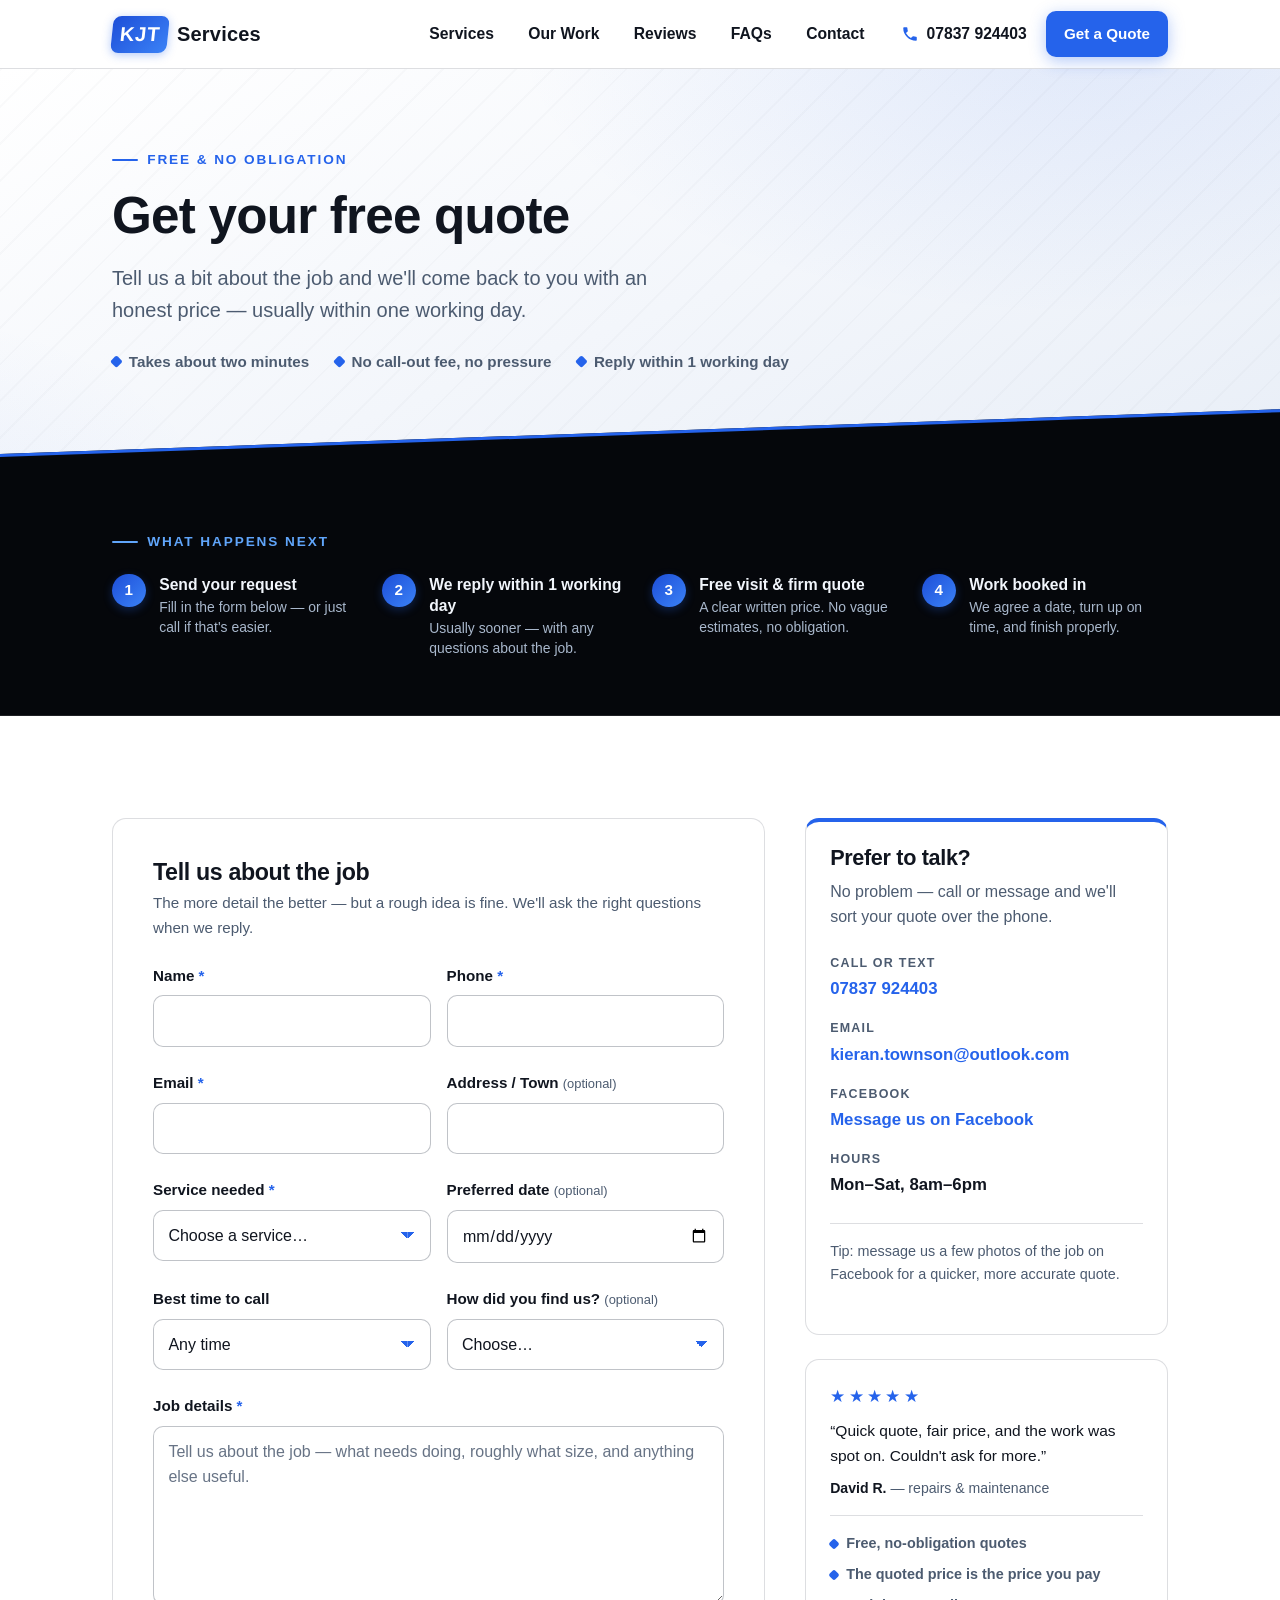
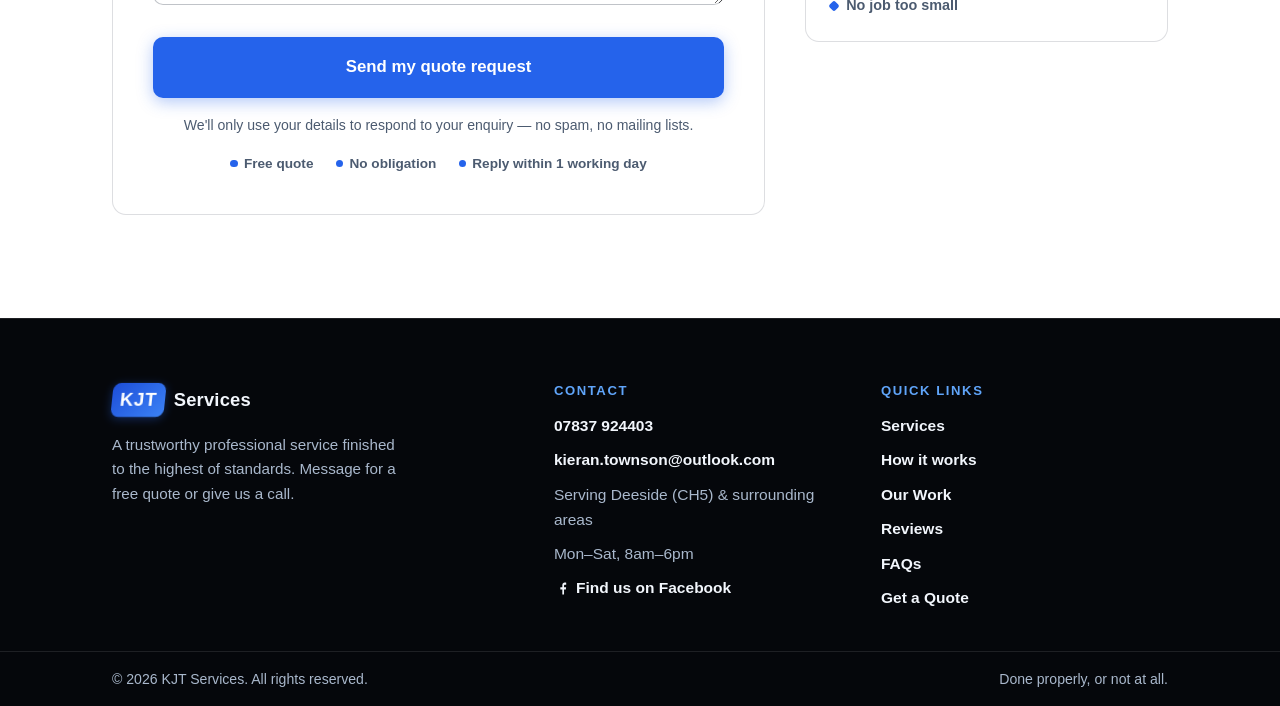
==== commit 0e83af2c: "Rebalance palette: white primary, black secondary bands, blue accent Co-Authored-By: Claude Fable 5 " ====
--- a/quote.html
+++ b/quote.html
@@ -13,8 +13,8 @@
   ============================================================
 -->
   <meta name="viewport" content="width=device-width, initial-scale=1.0">
-  <!-- tints the browser chrome to match the dark header -->
-  <meta name="theme-color" content="#05070b">
+  <!-- tints the browser chrome to match the light header -->
+  <meta name="theme-color" content="#ffffff">
   <title>Get a Free Quote — KJT Services</title>
   <meta name="description" content="Request a free, no-obligation quote from KJT Services. Tell us about your home improvement or maintenance job and we'll get back to you within one working day.">
 
--- a/styles.css
+++ b/styles.css
@@ -1,6 +1,6 @@
 /* ============================================================
    KJT SERVICES — shared stylesheet (index.html + quote.html)
-   v3 — white base / blue-black bands / blue accent.
+   v3 — primary white, secondary black bands, blue accent.
    System font stack, no external assets — works fully offline.
    ============================================================ */
 
@@ -63,9 +63,9 @@
 html {
   scroll-behavior: smooth;
   scroll-padding-top: calc(var(--header-h) + 1rem);
-  /* matches the header/footer colour so iOS rubber-band overscroll
-     doesn't reveal a lighter band at either end of the page */
-  background: var(--navy-950);
+  /* matches the white header/hero so iOS rubber-band overscroll at the
+     top of the page blends in (the common overscroll direction) */
+  background: var(--paper);
   scrollbar-color: #a9bad2 var(--paper-alt);
 }
 
@@ -94,11 +94,11 @@
   -webkit-font-smoothing: antialiased;
 }
 
-/* The dark bands keep the black treatment. Everything inside them
-   re-themes automatically through these scoped token overrides —
-   components only ever read the tokens, never raw colours. */
-.site-header, .hero, .page-hero, .stats-strip,
-.next-steps, .site-footer, .lightbox {
+/* Black is the SECONDARY colour: it appears only in these supporting
+   bands. Everything inside them re-themes automatically through these
+   scoped token overrides — components only read tokens, never raw
+   colours. */
+.stats-strip, .next-steps, .site-footer, .lightbox {
   --text: #f2f6fc;
   --text-mute: #a9b8cc;
   --line: rgba(255, 255, 255, 0.1);
@@ -218,13 +218,13 @@
 /* ---------- Header / nav ---------- */
 .site-header {
   position: sticky; top: 0; z-index: 100;
-  background: rgba(5, 7, 11, 0.92);
+  background: rgba(255, 255, 255, 0.92);
   -webkit-backdrop-filter: blur(8px); /* Safari < 18 */
   backdrop-filter: blur(8px);
   border-bottom: 1px solid var(--line);
   transition: box-shadow 0.25s ease;
 }
-.site-header.scrolled { box-shadow: 0 6px 24px rgba(0, 0, 0, 0.45); }
+.site-header.scrolled { box-shadow: 0 6px 24px rgba(20, 35, 70, 0.16); }
 
 .nav-wrap {
   display: flex; align-items: center; justify-content: space-between;
@@ -351,7 +351,7 @@
   .js .site-nav {
     position: absolute;
     top: 100%; left: 0; right: 0;
-    background: var(--navy-950);
+    background: var(--paper);
     border-bottom: 1px solid var(--line);
     box-shadow: var(--shadow);
     display: none;
@@ -383,9 +383,9 @@
 .page-hero {
   position: relative;
   background:
-    radial-gradient(60rem 30rem at 85% -10%, rgba(37, 99, 235, 0.18), transparent 60%),
-    radial-gradient(40rem 24rem at -10% 110%, rgba(37, 99, 235, 0.07), transparent 55%),
-    linear-gradient(160deg, var(--navy-950) 0%, var(--navy-900) 55%, var(--navy-800) 100%);
+    radial-gradient(60rem 30rem at 85% -10%, rgba(37, 99, 235, 0.1), transparent 60%),
+    radial-gradient(40rem 24rem at -10% 110%, rgba(37, 99, 235, 0.05), transparent 55%),
+    linear-gradient(160deg, #ffffff 0%, #f3f6fb 55%, #e8eef7 100%);
   overflow: hidden;
 }
 .hero::before,
@@ -394,7 +394,7 @@
   position: absolute; inset: 0;
   background: repeating-linear-gradient(
     135deg,
-    rgba(255, 255, 255, 0.028) 0 2px,
+    rgba(15, 25, 45, 0.02) 0 2px,
     transparent 2px 26px
   );
   pointer-events: none;
@@ -470,7 +470,7 @@
 /* hero trust card — the "reason to believe" panel beside the headline */
 .hero-card {
   position: relative;
-  background: rgba(19, 24, 32, 0.8);
+  background: rgba(255, 255, 255, 0.85);
   border: 1px solid var(--line-soft);
   border-radius: var(--radius);
   padding: clamp(1.25rem, 3vw, 1.9rem);
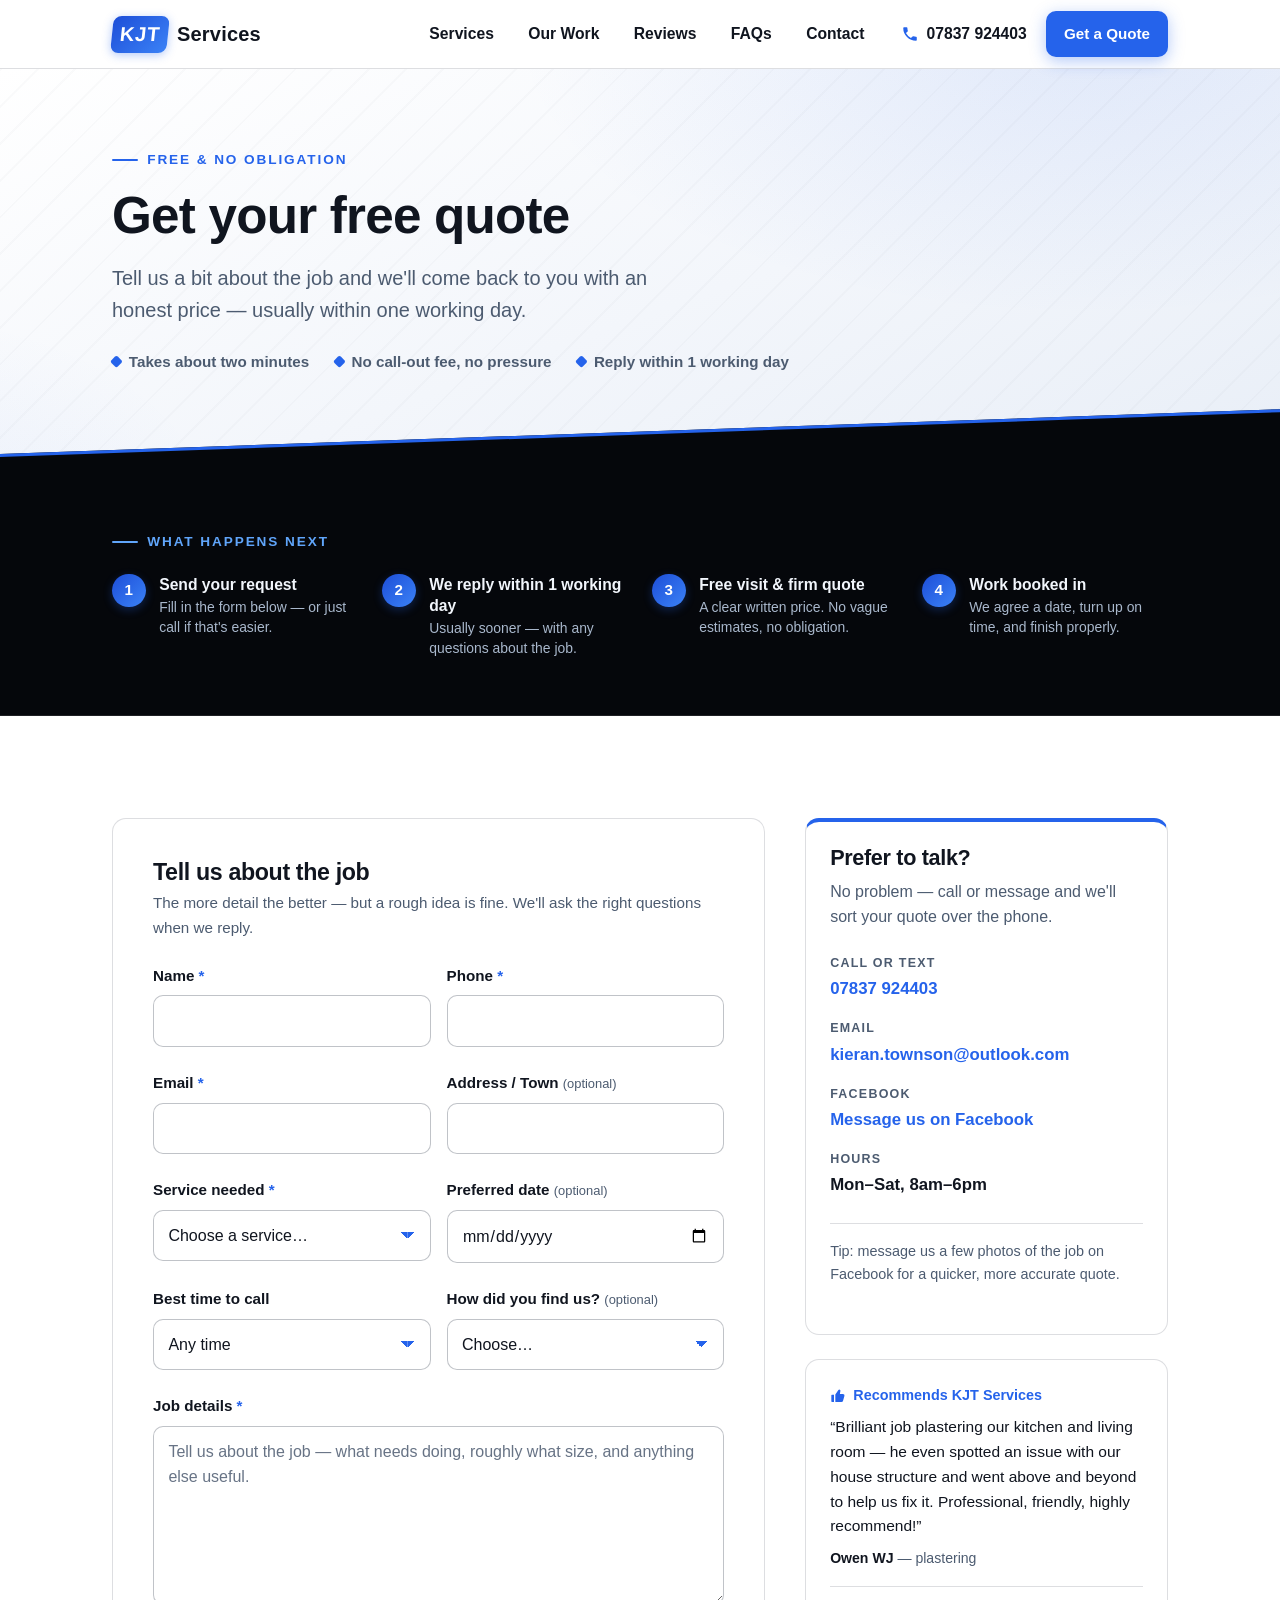
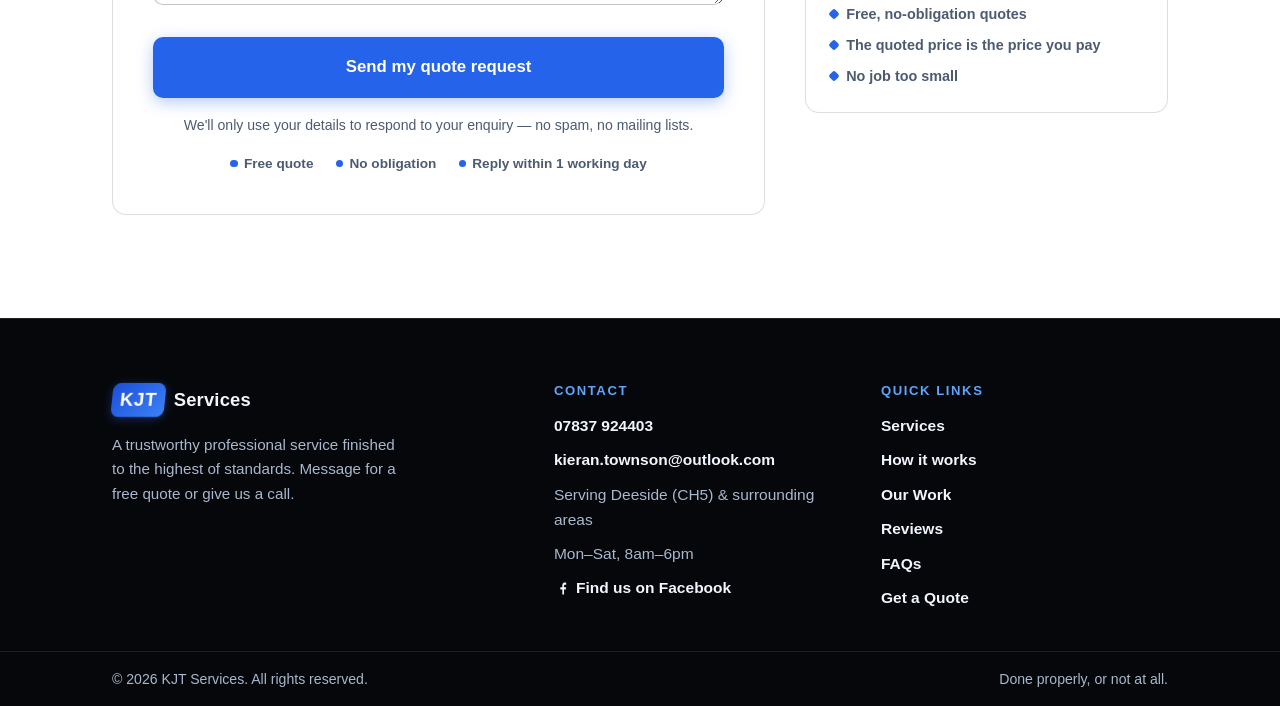
==== commit fd25e64e: "Add real Facebook reviews in an animated testimonial carousel Co-Authored-By: Claude Fable 5 <norepl" ====
--- a/quote.html
+++ b/quote.html
@@ -304,13 +304,13 @@
             <p class="talk-tip">Tip: message us a few photos of the job on Facebook for a quicker, more accurate quote.</p>
           </div>
 
-          <!-- EDIT: sample review — swap in a real one (match it to a
-               genuine Facebook recommendation) or remove this card -->
+          <!-- Real review from the KJT Services Facebook page,
+               lightly condensed -->
           <div class="trust-mini reveal" aria-label="Recent customer review">
-            <div class="stars" role="img" aria-label="Rated 5 out of 5 stars"><span aria-hidden="true">★★★★★</span></div>
+            <p class="t-rec"><svg viewBox="0 0 24 24" aria-hidden="true" focusable="false"><path d="M3 10h3v11H3a1 1 0 0 1-1-1v-9a1 1 0 0 1 1-1zm5 11V9.6L12.6 3a1.7 1.7 0 0 1 3 1.4L14.8 9H19a2.6 2.6 0 0 1 2.5 3.3l-1.7 6A2.6 2.6 0 0 1 17.3 21z" fill="currentColor"/></svg>Recommends KJT Services</p>
             <blockquote>
-              <p>“Quick quote, fair price, and the work was spot on. Couldn't ask for more.”</p>
-              <footer><cite>David R.</cite> — repairs &amp; maintenance</footer>
+              <p>“Brilliant job plastering our kitchen and living room — he even spotted an issue with our house structure and went above and beyond to help us fix it. Professional, friendly, highly recommend!”</p>
+              <footer><cite>Owen WJ</cite> — plastering</footer>
             </blockquote>
             <ul class="trust-mini-list">
               <li>Free, no-obligation quotes</li>
--- a/styles.css
+++ b/styles.css
@@ -936,6 +936,73 @@
 }
 
 .stars span { color: var(--blue); letter-spacing: 0.2em; font-size: 1.05rem; }
+
+/* "Recommends KJT Services" marker (Facebook recommendations have no
+   star ratings, so the thumb keeps the proof honest) */
+.t-rec {
+  display: flex; align-items: center; gap: 0.45rem;
+  color: var(--blue);
+  font-weight: 700;
+  font-size: 0.9rem;
+}
+.t-rec svg { width: 1rem; height: 1rem; flex: none; }
+.trust-mini .t-rec { margin-bottom: var(--s-2); }
+
+/* hero trust-card recommendation badge */
+.rec-badge {
+  flex: none;
+  width: 2.5rem; height: 2.5rem;
+  display: grid; place-items: center;
+  background: var(--blue-soft);
+  color: var(--blue);
+  border-radius: 50%;
+}
+.rec-badge svg { width: 1.3rem; height: 1.3rem; }
+
+/* ---------- Testimonial carousel ----------
+   Without JS every review simply stacks (controls stay hidden); with
+   JS one shows at a time, fading in, auto-advancing via script.js. */
+.t-carousel { max-width: 46rem; }
+.t-slides { display: grid; gap: var(--s-4); }
+.js .t-slide[hidden] { display: none; }
+.js .t-slide { animation: t-fade 0.5s ease; }
+@keyframes t-fade {
+  from { opacity: 0; transform: translateY(12px); }
+}
+
+.t-controls { display: none; }
+.js .t-controls {
+  display: flex; align-items: center;
+  gap: var(--s-3);
+  margin-top: var(--s-4);
+}
+
+.t-nav {
+  width: 2.75rem; height: 2.75rem;
+  display: grid; place-items: center;
+  background: var(--card);
+  color: var(--accent-solid);
+  border: 1px solid var(--line-soft);
+  border-radius: 50%;
+  cursor: pointer;
+  transition: background 0.18s ease, color 0.18s ease, border-color 0.18s ease;
+}
+.t-nav svg { width: 1.1rem; height: 1.1rem; }
+@media (hover: hover) {
+  .t-nav:hover { background: var(--accent-solid); color: var(--text-on-blue); border-color: var(--accent-solid); }
+}
+
+.t-dots { display: flex; gap: 0.55rem; }
+.t-dot {
+  width: 0.7rem; height: 0.7rem;
+  padding: 0;
+  border: 0;
+  border-radius: 50%;
+  background: var(--line-soft);
+  cursor: pointer;
+  transition: background 0.2s ease, transform 0.2s ease;
+}
+.t-dot.is-active { background: var(--accent-solid); transform: scale(1.3); }
 
 .testimonial p { color: var(--text); font-size: 1rem; flex: 1; }
 
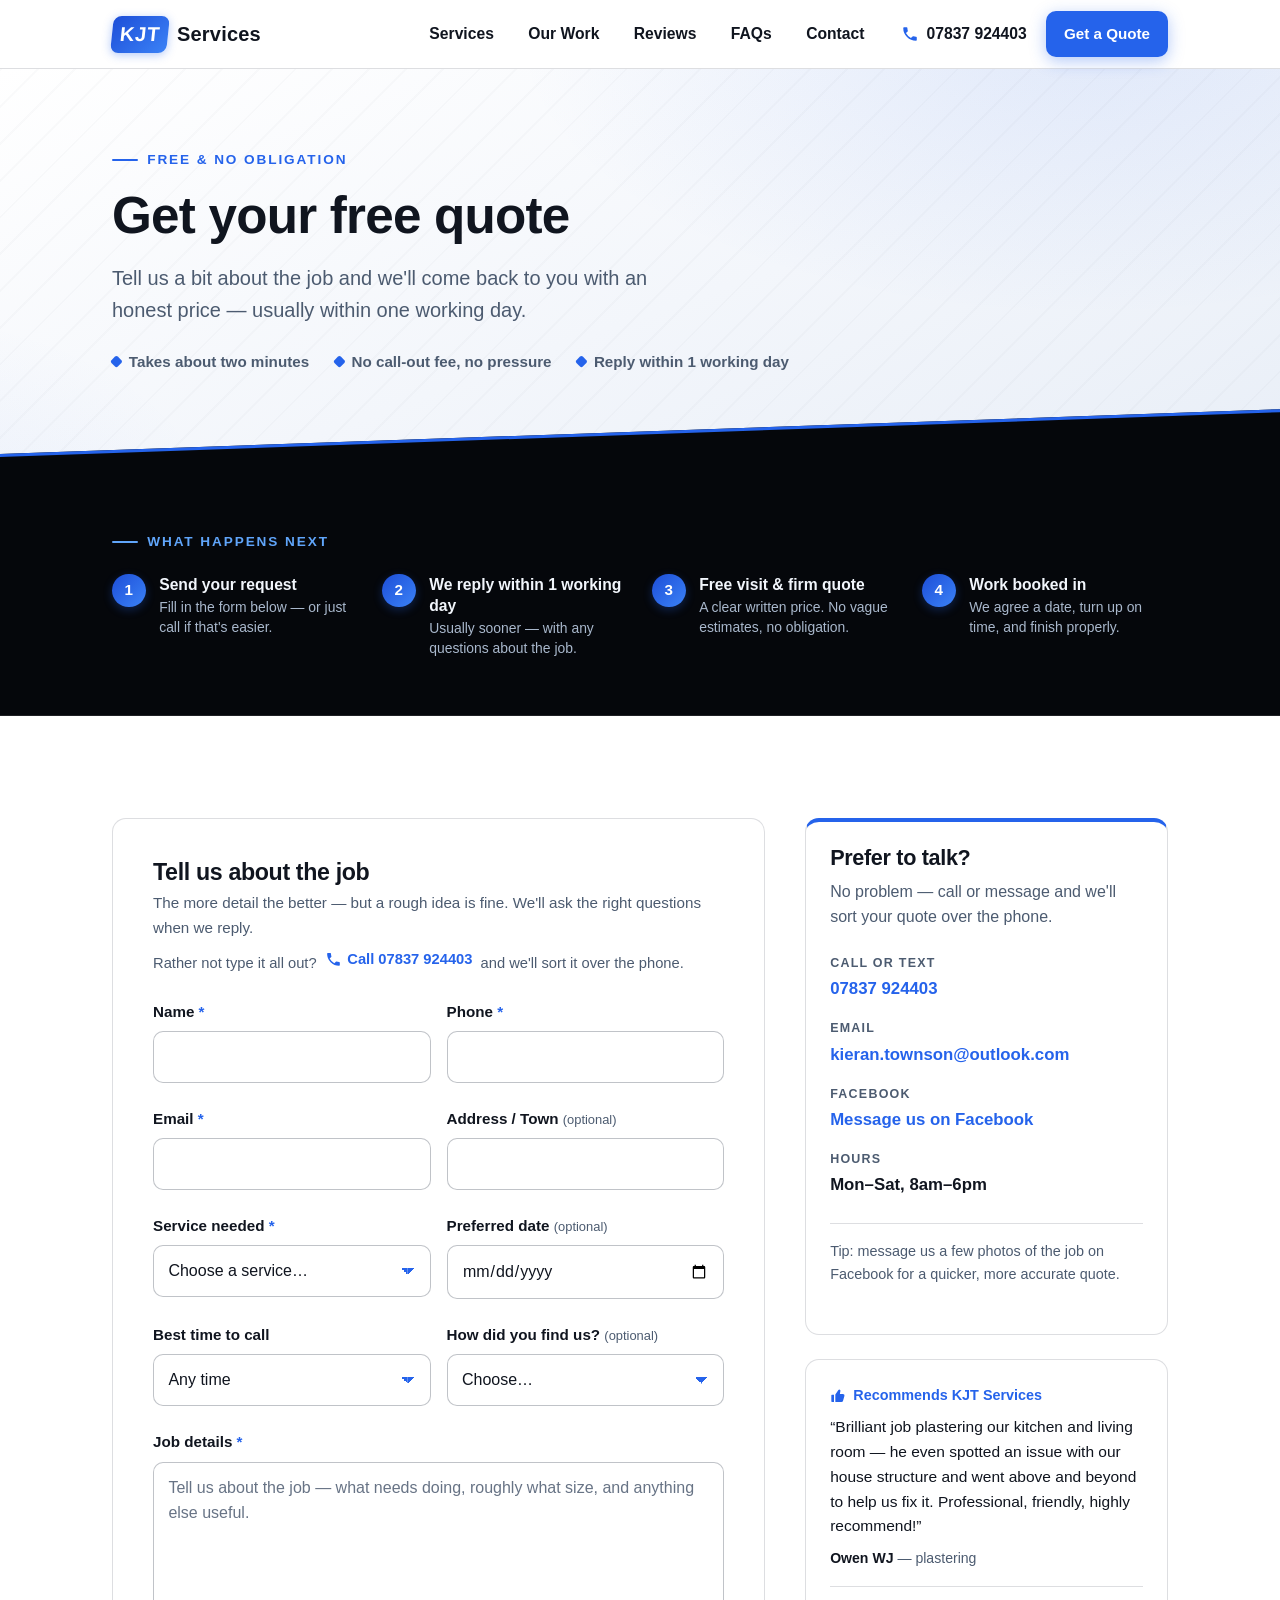
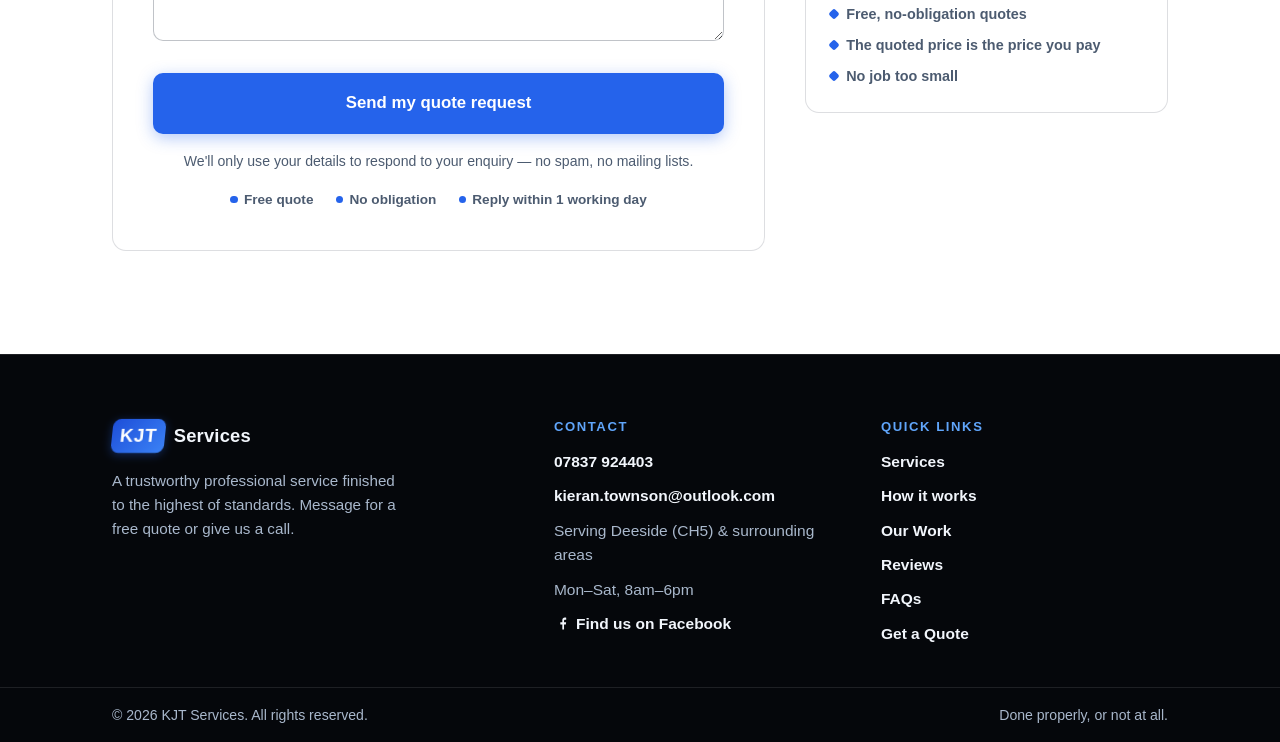
==== commit 04d53672: "Ship improvement-sweep winners: tap-to-call header, branded thank-you, form call escape-hatch, canon" ====
--- a/quote.html
+++ b/quote.html
@@ -15,20 +15,25 @@
   <meta name="viewport" content="width=device-width, initial-scale=1.0">
   <!-- tints the browser chrome to match the light header -->
   <meta name="theme-color" content="#ffffff">
-  <title>Get a Free Quote — KJT Services</title>
-  <meta name="description" content="Request a free, no-obligation quote from KJT Services. Tell us about your home improvement or maintenance job and we'll get back to you within one working day.">
+  <title>Get a Free Quote — KJT Services, Deeside (CH5)</title>
+  <meta name="description" content="Request a free, no-obligation quote from KJT Services in Deeside (CH5) &amp; surrounding areas. Tell us about your home improvement or maintenance job and we'll reply within one working day. Call 07837 924403.">
 
   <!-- Open Graph (how this page looks when shared on Facebook etc.) -->
   <meta property="og:type" content="website">
   <meta property="og:site_name" content="KJT Services">
-  <meta property="og:title" content="Get a Free Quote — KJT Services">
+  <meta property="og:title" content="Get a Free Quote — KJT Services, Deeside (CH5)">
   <meta property="og:description" content="Tell us about the job and get a free, no-obligation quote back within one working day. Call 07837 924403 or use the two-minute form.">
   <meta property="og:locale" content="en_GB">
-  <!-- EDIT: once the site is live, uncomment these two lines and set
-       the real web address + share photo (same image as index is fine).
-  <meta property="og:url" content="https://www.your-domain.co.uk/quote.html">
-  <meta property="og:image" content="https://www.your-domain.co.uk/photos/og-image.jpg">
-  -->
+  <!-- EDIT: these URLs point at the GitHub Pages preview — change them
+       (and the matching set in index.html) when the site moves to its
+       own domain. -->
+  <link rel="canonical" href="https://muzzylord123.github.io/kjt-services-preview/quote.html">
+  <meta property="og:url" content="https://muzzylord123.github.io/kjt-services-preview/quote.html">
+  <meta property="og:image" content="https://muzzylord123.github.io/kjt-services-preview/og-image.png">
+  <meta property="og:image:width" content="1200">
+  <meta property="og:image:height" content="630">
+  <meta property="og:image:alt" content="KJT Services — home improvements and property maintenance in Deeside (CH5). Call 07837 924403.">
+  <meta name="twitter:card" content="summary_large_image">
 
   <link rel="icon" href="data:image/svg+xml,%3Csvg xmlns='http://www.w3.org/2000/svg' viewBox='0 0 64 64'%3E%3Crect width='64' height='64' rx='14' fill='%23070b12'/%3E%3Ctext x='32' y='46' font-family='Arial,sans-serif' font-size='40' font-weight='800' text-anchor='middle' fill='%2360a5fa'%3EK%3C/text%3E%3C/svg%3E">
   <!-- iOS "Add to Home Screen" icon (iOS can't use the SVG favicon) -->
@@ -45,6 +50,8 @@
     "@context": "https://schema.org",
     "@type": "HomeAndConstructionBusiness",
     "name": "KJT Services",
+    "url": "https://muzzylord123.github.io/kjt-services-preview/",
+    "image": "https://muzzylord123.github.io/kjt-services-preview/og-image.png",
     "description": "Home improvements and property maintenance in Deeside (CH5) and surrounding areas — a trustworthy professional service finished to the highest of standards. Free, no-obligation quotes.",
     "slogan": "A trustworthy professional service finished to the highest of standards",
     "founder": { "@type": "Person", "name": "Kieran Townson" },
@@ -70,9 +77,9 @@
       </a>
 
       <div class="nav-actions">
-        <a class="header-phone" href="tel:+447837924403">
+        <a class="header-phone" href="tel:+447837924403" aria-label="Call 07837 924403">
           <svg class="icon" viewBox="0 0 24 24" aria-hidden="true" focusable="false"><path d="M6.6 10.8a15.5 15.5 0 0 0 6.6 6.6l2.2-2.2a1 1 0 0 1 1-.24 11.4 11.4 0 0 0 3.6.57 1 1 0 0 1 1 1V20a1 1 0 0 1-1 1A17 17 0 0 1 3 4a1 1 0 0 1 1-1h3.5a1 1 0 0 1 1 1 11.4 11.4 0 0 0 .57 3.6 1 1 0 0 1-.25 1z" fill="currentColor"/></svg>
-          07837 924403
+          <span class="header-phone-num">07837 924403</span>
         </a>
         <a class="btn btn-primary header-cta" href="quote.html" aria-current="page">Get a Quote</a>
         <button class="nav-toggle" type="button" aria-expanded="false" aria-controls="site-nav">
@@ -83,6 +90,7 @@
 
       <nav class="site-nav" id="site-nav" aria-label="Main navigation">
         <ul>
+          <li class="nav-phone"><a href="tel:+447837924403">Call 07837 924403</a></li>
           <li><a href="index.html#services">Services</a></li>
           <li><a href="index.html#gallery">Our Work</a></li>
           <li><a href="index.html#testimonials">Reviews</a></li>
@@ -161,8 +169,13 @@
       <div class="container quote-layout">
 
         <div class="quote-form-wrap reveal">
+          <div class="form-sent" id="quote-sent" role="status" tabindex="-1">
+            <strong>Request sent — thank you.</strong>
+            Kieran will reply within 1 working day, usually sooner. Need it faster? <a href="tel:+447837924403">Call 07837 924403</a>.
+          </div>
           <h2 class="form-title">Tell us about the job</h2>
           <p class="form-intro">The more detail the better — but a rough idea is fine. We'll ask the right questions when we reply.</p>
+          <p class="form-call-alt">Rather not type it all out? <a href="tel:+447837924403"><svg class="icon" viewBox="0 0 24 24" aria-hidden="true" focusable="false"><path d="M6.6 10.8a15.5 15.5 0 0 0 6.6 6.6l2.2-2.2a1 1 0 0 1 1-.24 11.4 11.4 0 0 0 3.6.57 1 1 0 0 1 1 1V20a1 1 0 0 1-1 1A17 17 0 0 1 3 4a1 1 0 0 1 1-1h3.5a1 1 0 0 1 1 1 11.4 11.4 0 0 0 .57 3.6 1 1 0 0 1-.25 1z" fill="currentColor"/></svg> Call 07837 924403</a> and we'll sort it over the phone.</p>
           <!--
             ============================================================
             QUOTE FORM — ONE-TIME ACTIVATION STILL NEEDED
@@ -194,6 +207,8 @@
             <input type="hidden" name="_subject" value="New quote request from the KJT Services website">
             <input type="hidden" name="_captcha" value="false">
             <input type="hidden" name="_template" value="table">
+            <!-- EDIT: change this to the final domain once live -->
+            <input type="hidden" name="_next" value="https://muzzylord123.github.io/kjt-services-preview/quote.html?sent=1#quote-sent">
             <input type="text" name="_honey" style="display:none" tabindex="-1" autocomplete="off" aria-hidden="true">
 
             <div class="form-grid">
--- a/styles.css
+++ b/styles.css
@@ -78,6 +78,7 @@
   /* neutralise every hover/active transform so nothing jumps */
   .btn:hover, .btn:active, .card:hover, .tile-btn:hover, .tile-btn:active,
   .testimonial:hover, .benefit:hover, .step:hover, .chip:hover,
+  .t-dot:hover, .t-dot:active,
   .lightbox-close:hover, .back-to-top:hover,
   .link-more:hover .arrow,
   .card:hover .card-cta .arrow { transform: none !important; }
@@ -310,9 +311,10 @@
    the main call-to-action is never hidden inside a menu. */
 .header-cta { padding: 0.55rem 1rem; font-size: 0.95rem; white-space: nowrap; }
 
-/* desktop-only phone link in the header (extra conversion path) */
+/* header phone link — full number on wide screens, icon-only below
+   1060px so a call is one tap away at every scroll depth on mobile */
 .header-phone {
-  display: none;
+  display: inline-flex;
   align-items: center; gap: 0.45rem;
   color: var(--text); font-weight: 700; font-size: 0.98rem;
   padding: 0.45rem 0.6rem; border-radius: var(--radius-sm);
@@ -320,6 +322,18 @@
 }
 .header-phone:hover { color: var(--blue); text-decoration: none; }
 .header-phone .icon { color: var(--blue); }
+@media (max-width: 1059.98px) {
+  .header-phone-num { display: none; } /* aria-label keeps the name */
+  .header-phone {
+    min-width: 44px; min-height: 44px;
+    justify-content: center;
+    padding: 0.45rem;
+  }
+  .header-phone .icon { width: 1.35em; height: 1.35em; }
+}
+
+/* call link inside the mobile menu (hidden on desktop rows) */
+.nav-phone a { color: var(--blue) !important; }
 
 /* very narrow phones (320-400px): the full brand + CTA + hamburger row
    is wider than the viewport, and overflow-x:clip would push the menu
@@ -336,9 +350,7 @@
   .site-nav { order: 2; margin-left: auto; }
   .nav-actions { order: 3; }
   .nav-cta { display: none; }           /* the header CTA covers it */
-}
-@media (min-width: 1060px) {
-  .header-phone { display: inline-flex; }
+  .nav-phone { display: none; }         /* the header phone covers it */
 }
 
 /* Mobile nav (hamburger) — collapses under 880px so the five nav
@@ -492,7 +504,6 @@
   margin-bottom: var(--s-3);
   border-bottom: 1px solid var(--line);
 }
-.hero-card-rating .stars span { font-size: 1.15rem; }
 .hero-card-rating strong { display: block; font-size: 1rem; }
 .hero-card-rating small { color: var(--text-mute); font-size: 0.85rem; }
 
@@ -587,6 +598,10 @@
   border-bottom: 1px solid var(--line);
 }
 .section-deep { background: var(--paper-deep); border-top: 1px solid var(--line); border-bottom: 1px solid var(--line); }
+/* adjacent tinted bands would stack two hairlines into one muddy 2px
+   seam — let them share a single border instead */
+.section-deep + .section-alt,
+.section-alt + .section-deep { border-top: 0; }
 
 .section-title {
   font-size: clamp(1.7rem, 4vw, 2.6rem);
@@ -741,6 +756,15 @@
 }
 @media (max-width: 899.98px) { .gallery-grid { grid-template-columns: repeat(2, 1fr); } }
 @media (max-width: 559.98px) { .gallery-grid { grid-template-columns: 1fr; } }
+
+/* five tiles in a 3-column grid leave an empty cell — feature the
+   first tile across two columns instead (2+1 over 3). A landscape
+   photo suits that slot best; see the photo-swap comment in the HTML */
+@media (min-width: 900px) {
+  .gallery-grid .tile:first-child { grid-column: span 2; }
+  .gallery-grid .tile:first-child .tile-btn svg,
+  .gallery-grid .tile:first-child .tile-btn img { aspect-ratio: 8 / 3; }
+}
 
 .tile { margin: 0; }
 
@@ -886,12 +910,6 @@
 .benefit p { color: var(--text-mute); font-size: 0.92rem; line-height: 1.5; }
 
 /* ---------- Testimonials ---------- */
-.testimonial-grid {
-  display: grid;
-  grid-template-columns: repeat(auto-fit, minmax(16.5rem, 1fr));
-  gap: var(--s-4);
-}
-
 .testimonial {
   background: var(--card);
   border: 1px solid var(--line);
@@ -935,8 +953,6 @@
   border-radius: 999px;
 }
 
-.stars span { color: var(--blue); letter-spacing: 0.2em; font-size: 1.05rem; }
-
 /* "Recommends KJT Services" marker (Facebook recommendations have no
    star ratings, so the thumb keeps the proof honest) */
 .t-rec {
@@ -992,8 +1008,9 @@
   .t-nav:hover { background: var(--accent-solid); color: var(--text-on-blue); border-color: var(--accent-solid); }
 }
 
-.t-dots { display: flex; gap: 0.55rem; }
+.t-dots { display: flex; gap: 2rem; } /* wide gap: see .t-dot::after */
 .t-dot {
+  position: relative;
   width: 0.7rem; height: 0.7rem;
   padding: 0;
   border: 0;
@@ -1002,6 +1019,13 @@
   cursor: pointer;
   transition: background 0.2s ease, transform 0.2s ease;
 }
+/* invisible ~43px hit zone so the dots meet the site's tap-target
+   standard; the 2rem gap above makes adjacent zones abut, not overlap */
+.t-dot::after { content: ""; position: absolute; inset: -16px; }
+@media (hover: hover) {
+  .t-dot:hover { background: var(--blue-line); transform: scale(1.15); }
+}
+.t-dot:active { transform: scale(0.9); }
 .t-dot.is-active { background: var(--accent-solid); transform: scale(1.3); }
 
 .testimonial p { color: var(--text); font-size: 1rem; flex: 1; }
@@ -1209,6 +1233,35 @@
 .form-title { font-size: 1.45rem; margin-bottom: 0.35rem; }
 .form-intro { color: var(--text-mute); font-size: 0.95rem; margin-bottom: var(--s-4); }
 
+/* "rather call?" escape hatch at the top of the form */
+.form-call-alt {
+  margin: calc(-1 * var(--s-3)) 0 var(--s-4);
+  color: var(--text-mute);
+  font-size: 0.92rem;
+}
+.form-call-alt a {
+  font-weight: 700;
+  display: inline-flex; align-items: center; gap: 0.35rem;
+  /* pad the tap target without disturbing the text rhythm */
+  padding: 0.6rem 0.25rem;
+  margin: -0.6rem 0;
+}
+
+/* post-submit thank-you banner: :target covers the no-JS return from
+   FormSubmit's redirect; script.js adds .is-shown for the JS path */
+.form-sent {
+  display: none;
+  background: var(--blue-soft);
+  border: 1px solid var(--blue-line);
+  border-radius: var(--radius-sm);
+  padding: var(--s-3) var(--s-4);
+  margin-bottom: var(--s-4);
+}
+.form-sent:target,
+.form-sent.is-shown { display: block; }
+.form-sent strong { display: block; margin-bottom: 0.15rem; }
+.form-sent a { font-weight: 700; }
+
 .form-grid {
   display: grid;
   grid-template-columns: 1fr 1fr;
@@ -1366,7 +1419,6 @@
   border-radius: var(--radius);
   padding: var(--s-4);
 }
-.trust-mini .stars { margin-bottom: var(--s-2); }
 .trust-mini blockquote p {
   font-size: 0.97rem;
   color: var(--text);
